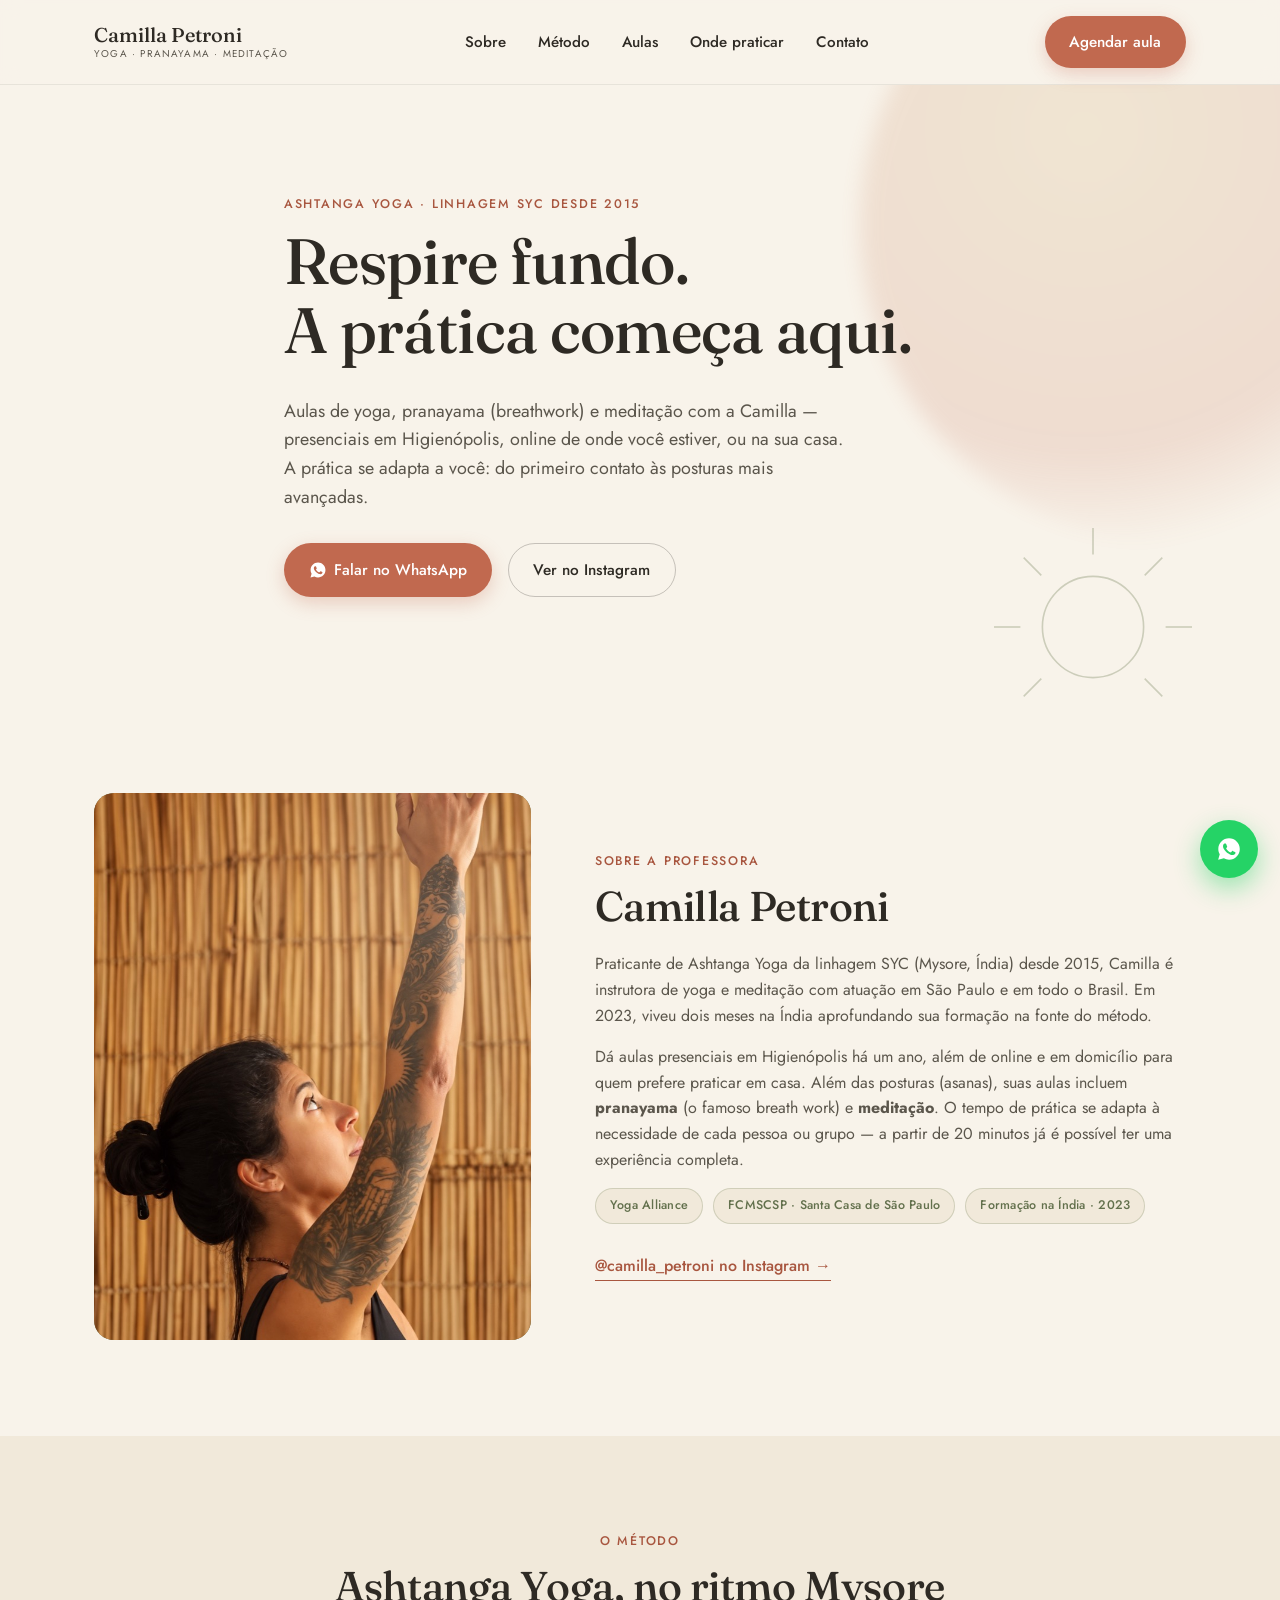
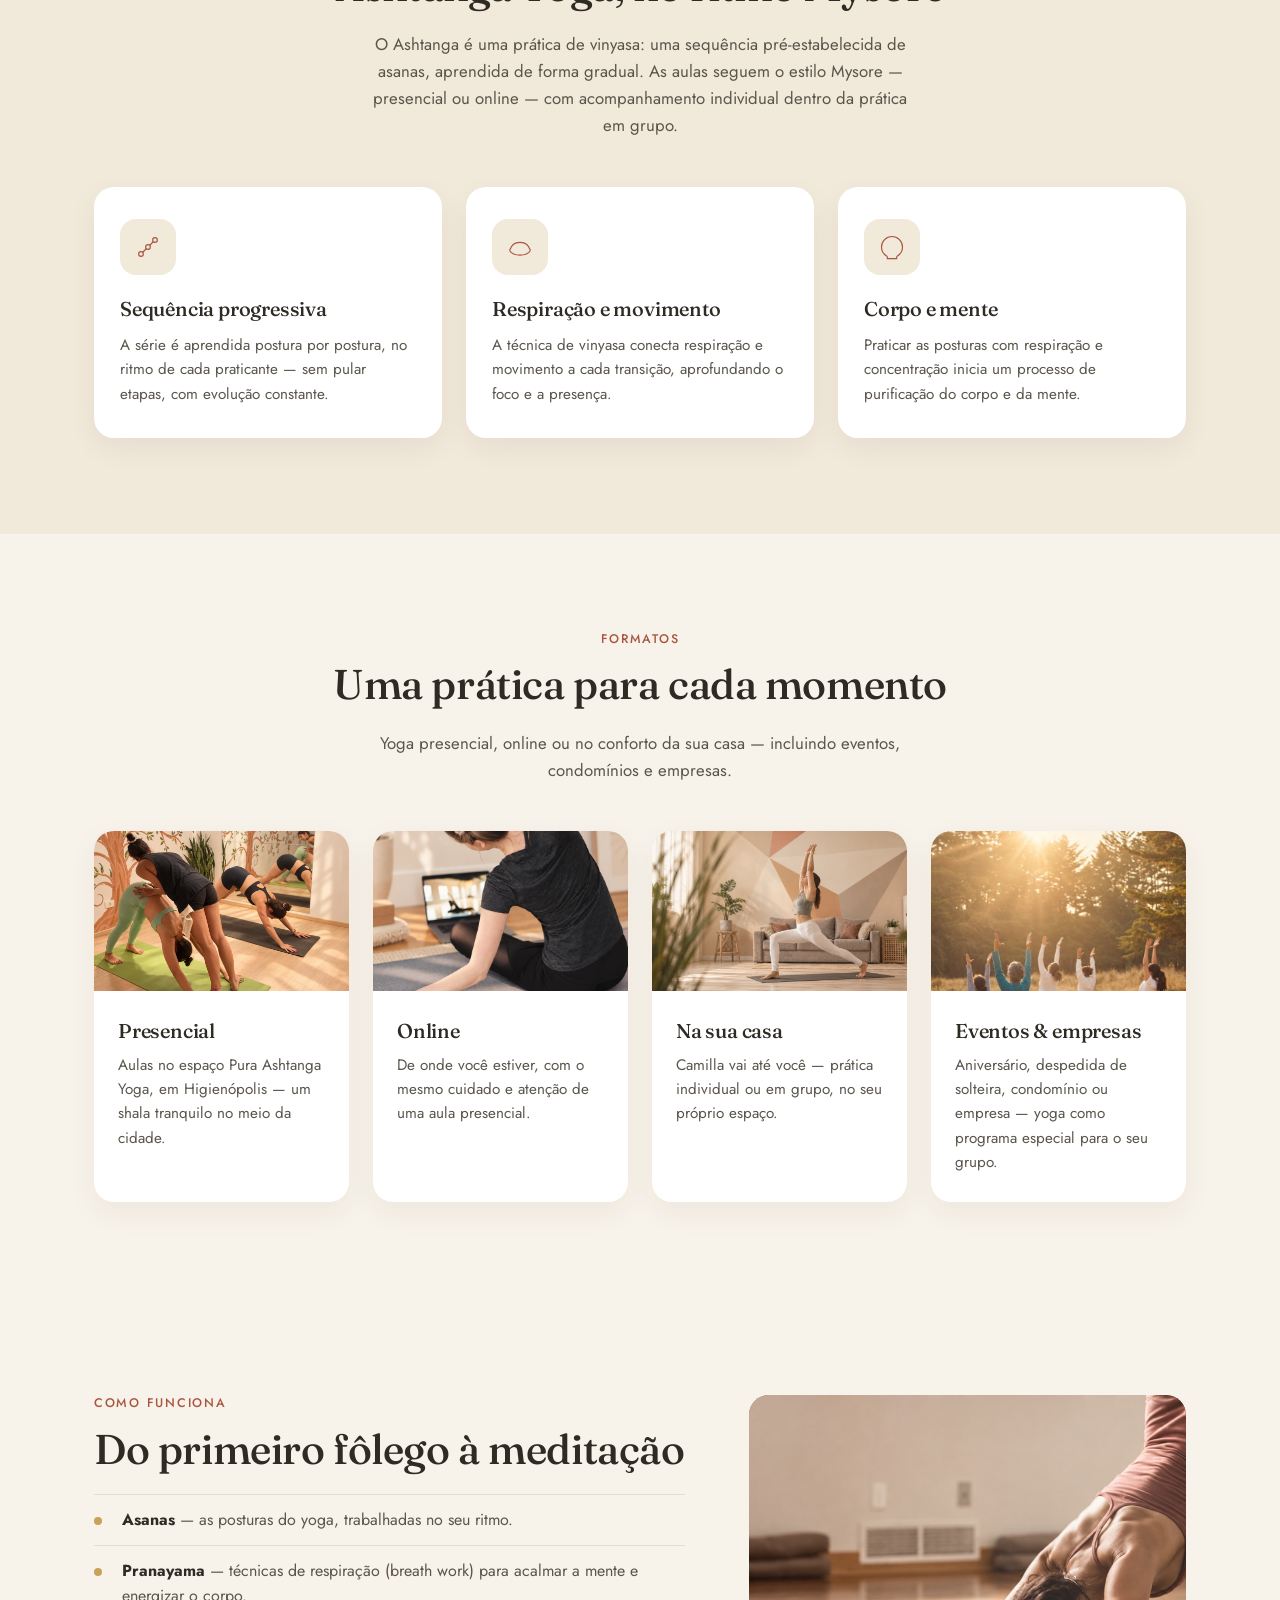
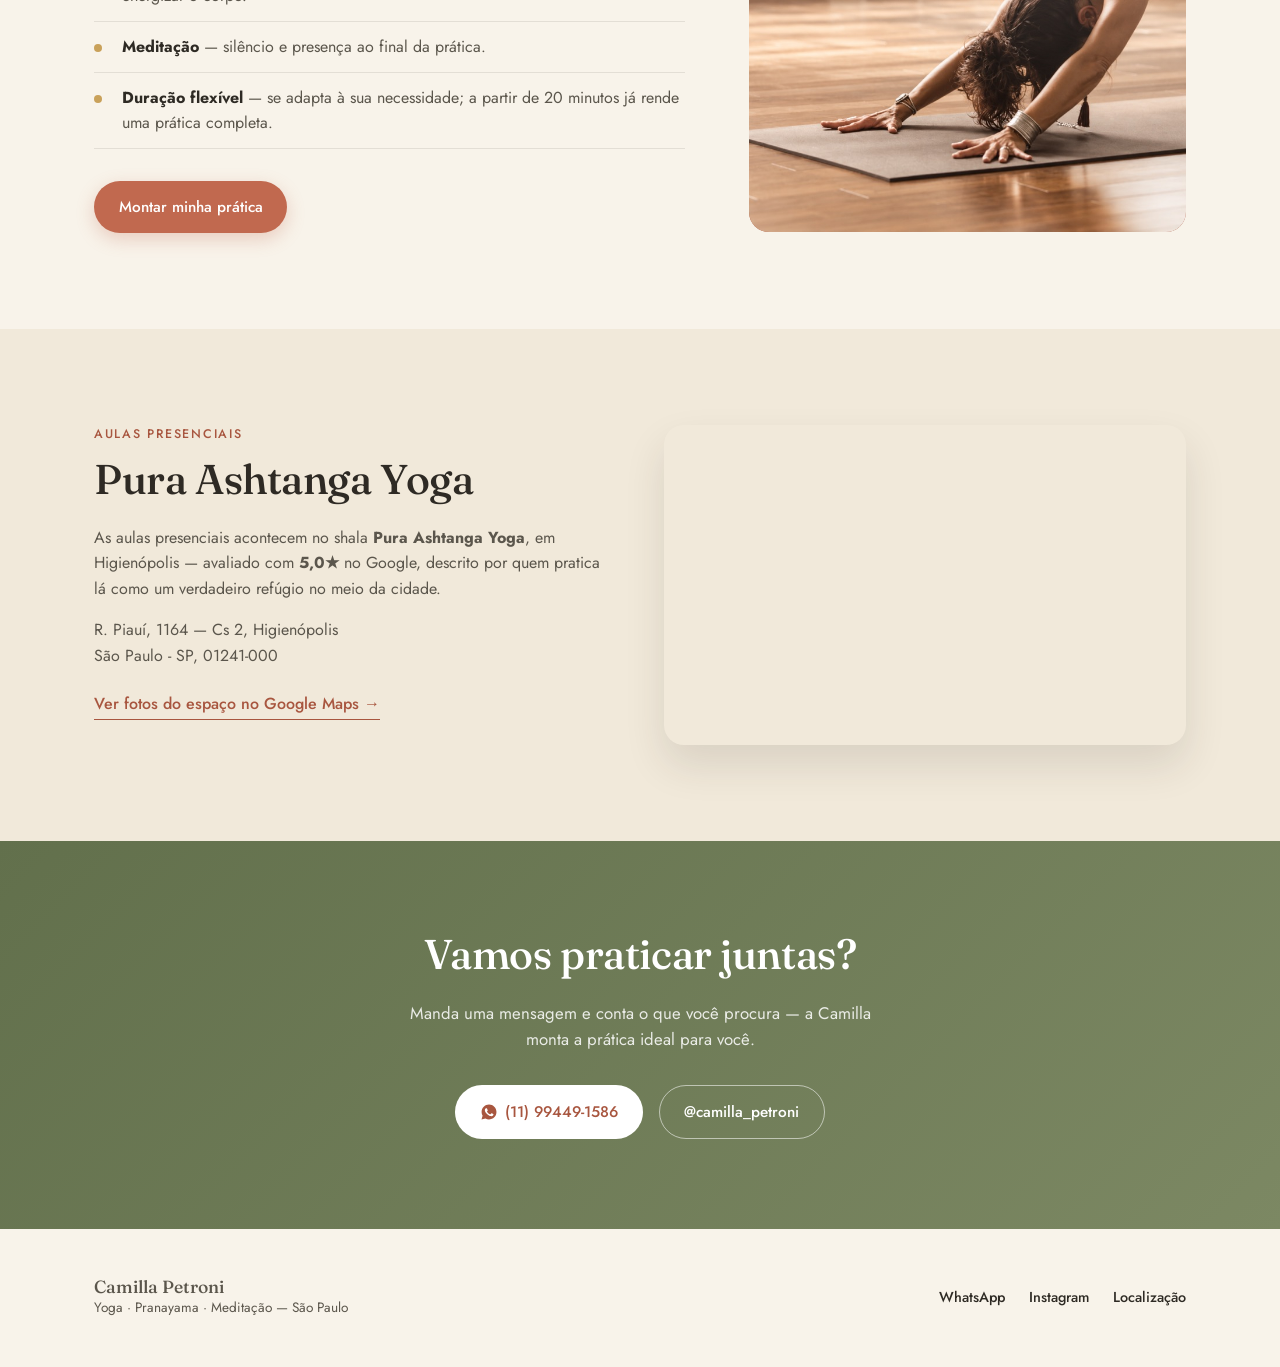
==== index.html @ 9b3a805f "Site da Camilla Petroni - Ashtanga Yoga" ====
<!DOCTYPE html>
<html lang="pt-BR">
<head>
<meta charset="UTF-8">
<meta name="viewport" content="width=device-width, initial-scale=1.0">
<title>Camilla Petroni | Yoga, Pranayama & Meditação em São Paulo</title>
<meta name="description" content="Aulas de Ashtanga Yoga, pranayama e meditação com Camilla Petroni. Presencial em Higienópolis, online ou na sua casa. Eventos, condomínios e empresas.">

<link rel="preconnect" href="https://fonts.googleapis.com">
<link rel="preconnect" href="https://fonts.gstatic.com" crossorigin>
<link href="https://fonts.googleapis.com/css2?family=Fraunces:ital,opsz,wght@0,9..144,400;0,9..144,500;0,9..144,600;1,9..144,500&family=Jost:wght@300;400;500;600&display=swap" rel="stylesheet">

<link rel="stylesheet" href="css/style.css">
<link rel="icon" href="data:image/svg+xml,<svg xmlns=%22http://www.w3.org/2000/svg%22 viewBox=%220 0 100 100%22><text y=%22.9em%22 font-size=%2290%22>🧘‍♀️</text></svg>">
</head>
<body>

<!-- ============ HEADER ============ -->
<header class="site-header" id="header">
  <div class="wrap header-inner">
    <a href="#top" class="logo">Camilla Petroni<span class="logo-sub">yoga · pranayama · meditação</span></a>

    <nav class="nav" id="nav">
      <a href="#sobre">Sobre</a>
      <a href="#metodo">Método</a>
      <a href="#aulas">Aulas</a>
      <a href="#onde">Onde praticar</a>
      <a href="#contato">Contato</a>
    </nav>

    <a class="btn btn-primary btn-nav" href="https://wa.me/5511994491586?text=Oi%20Camilla!%20Vi%20seu%20site%20e%20queria%20saber%20mais%20sobre%20as%20aulas%20de%20yoga%20%F0%9F%A7%98%E2%80%8D%E2%99%80%EF%B8%8F" target="_blank" rel="noopener">Agendar aula</a>

    <button class="nav-toggle" id="navToggle" aria-label="Abrir menu" aria-expanded="false">
      <span></span><span></span><span></span>
    </button>
  </div>
</header>

<!-- ============ HERO ============ -->
<section class="hero" id="top">
  <div class="hero-blob" aria-hidden="true"></div>
  <svg class="hero-sun" viewBox="0 0 200 200" aria-hidden="true">
    <circle cx="100" cy="100" r="46" fill="none" stroke="currentColor" stroke-width="1.5"/>
    <g stroke="currentColor" stroke-width="1.5">
      <line x1="100" y1="10" x2="100" y2="34"/>
      <line x1="100" y1="166" x2="100" y2="190"/>
      <line x1="10" y1="100" x2="34" y2="100"/>
      <line x1="166" y1="100" x2="190" y2="100"/>
      <line x1="37" y1="37" x2="53" y2="53"/>
      <line x1="147" y1="147" x2="163" y2="163"/>
      <line x1="163" y1="37" x2="147" y2="53"/>
      <line x1="53" y1="147" x2="37" y2="163"/>
    </g>
  </svg>

  <div class="wrap hero-inner">
    <p class="eyebrow reveal">Ashtanga Yoga · linhagem SYC desde 2015</p>
    <h1 class="reveal">Respire fundo.<br>A prática começa aqui.</h1>
    <p class="hero-text reveal">
      Aulas de yoga, pranayama (breathwork) e meditação com a Camilla — presenciais em Higienópolis,
      online de onde você estiver, ou na sua casa. A prática se adapta a você: do primeiro contato
      às posturas mais avançadas.
    </p>
    <div class="hero-cta reveal">
      <a class="btn btn-primary" href="https://wa.me/5511994491586?text=Oi%20Camilla!%20Vi%20seu%20site%20e%20queria%20saber%20mais%20sobre%20as%20aulas%20de%20yoga%20%F0%9F%A7%98%E2%80%8D%E2%99%80%EF%B8%8F" target="_blank" rel="noopener">
        <svg viewBox="0 0 24 24" width="18" height="18" fill="currentColor" aria-hidden="true"><path d="M12.04 2C6.58 2 2.13 6.45 2.13 11.91c0 1.75.46 3.45 1.32 4.95L2 22l5.25-1.38a9.9 9.9 0 0 0 4.79 1.22h.01c5.46 0 9.91-4.45 9.91-9.91C21.96 6.45 17.5 2 12.04 2zm5.8 14.16c-.24.68-1.4 1.32-1.93 1.4-.5.08-1.11.11-1.79-.11-.41-.13-.94-.31-1.62-.6-2.85-1.23-4.71-4.1-4.85-4.29-.14-.19-1.16-1.54-1.16-2.94s.72-2.08.98-2.36c.24-.28.55-.34.73-.34.19 0 .37 0 .53.01.17.01.4-.06.62.48.24.58.81 2 .88 2.15.07.15.12.32.02.51-.1.19-.15.31-.29.48-.15.17-.31.38-.44.5-.15.14-.3.3-.13.58.17.28.75 1.24 1.62 2.01 1.11.99 2.05 1.3 2.33 1.45.28.14.44.12.6-.07.17-.19.71-.83.9-1.11.19-.28.38-.23.63-.14.26.1 1.65.78 1.94.92.28.14.47.21.53.33.08.17.08.79-.16 1.45z"/></svg>
        Falar no WhatsApp
      </a>
      <a class="btn btn-ghost" href="https://www.instagram.com/camilla_petroni/" target="_blank" rel="noopener">Ver no Instagram</a>
    </div>
  </div>
</section>

<!-- ============ SOBRE ============ -->
<section class="section" id="sobre">
  <div class="wrap about-grid">
    <div class="about-media reveal" aria-hidden="true">
      <div class="photo-frame">
        <img src="images/camilla-sobre.jpg" alt="Camilla Petroni em prática de Ashtanga Yoga" loading="lazy">
      </div>
    </div>

    <div class="about-text reveal">
      <p class="eyebrow">Sobre a professora</p>
      <h2>Camilla Petroni</h2>
      <p>
        Praticante de Ashtanga Yoga da linhagem SYC (Mysore, Índia) desde 2015, Camilla é
        instrutora de yoga e meditação com atuação em São Paulo e em todo o Brasil. Em 2023,
        viveu dois meses na Índia aprofundando sua formação na fonte do método.
      </p>
      <p>
        Dá aulas presenciais em Higienópolis há um ano, além de online e em domicílio para quem
        prefere praticar em casa. Além das posturas (asanas), suas aulas incluem
        <strong>pranayama</strong> (o famoso breath work) e <strong>meditação</strong>. O tempo de
        prática se adapta à necessidade de cada pessoa ou grupo — a partir de 20 minutos já é
        possível ter uma experiência completa.
      </p>
      <ul class="badge-row">
        <li>Yoga Alliance</li>
        <li>FCMSCSP · Santa Casa de São Paulo</li>
        <li>Formação na Índia · 2023</li>
      </ul>
      <a class="link-underline" href="https://www.instagram.com/camilla_petroni/" target="_blank" rel="noopener">
        @camilla_petroni no Instagram →
      </a>
    </div>
  </div>
</section>

<!-- ============ MÉTODO ============ -->
<section class="section section-alt" id="metodo">
  <div class="wrap">
    <p class="eyebrow center">O método</p>
    <h2 class="center">Ashtanga Yoga, no ritmo Mysore</h2>
    <p class="section-intro center">
      O Ashtanga é uma prática de vinyasa: uma sequência pré-estabelecida de asanas, aprendida de
      forma gradual. As aulas seguem o estilo Mysore — presencial ou online — com acompanhamento
      individual dentro da prática em grupo.
    </p>

    <div class="cards cards-3">
      <article class="card reveal">
        <div class="card-icon">
          <svg viewBox="0 0 48 48" width="28" height="28"><circle cx="12" cy="36" r="4" fill="none" stroke="currentColor" stroke-width="2"/><circle cx="24" cy="24" r="4" fill="none" stroke="currentColor" stroke-width="2"/><circle cx="36" cy="12" r="4" fill="none" stroke="currentColor" stroke-width="2"/><path d="M15 33 21 27M27 21 33 15" stroke="currentColor" stroke-width="2"/></svg>
        </div>
        <h3>Sequência progressiva</h3>
        <p>A série é aprendida postura por postura, no ritmo de cada praticante — sem pular etapas, com evolução constante.</p>
      </article>

      <article class="card reveal">
        <div class="card-icon">
          <svg viewBox="0 0 48 48" width="28" height="28"><path fill="none" stroke="currentColor" stroke-width="2" d="M6 30c4-10 8-14 18-14s14 4 18 14"/><path fill="none" stroke="currentColor" stroke-width="2" d="M6 30c4 6 8 8 18 8s14-2 18-8"/></svg>
        </div>
        <h3>Respiração e movimento</h3>
        <p>A técnica de vinyasa conecta respiração e movimento a cada transição, aprofundando o foco e a presença.</p>
      </article>

      <article class="card reveal">
        <div class="card-icon">
          <svg viewBox="0 0 48 48" width="28" height="28"><path fill="none" stroke="currentColor" stroke-width="2" d="M24 6c-9.94 0-18 8.06-18 18 0 6.5 3.5 12.2 8.7 15.3.8.5 1.3 1.3 1.3 2.2V44h16v-2.5c0-.9.5-1.7 1.3-2.2C38.5 36.2 42 30.5 42 24c0-9.94-8.06-18-18-18z"/></svg>
        </div>
        <h3>Corpo e mente</h3>
        <p>Praticar as posturas com respiração e concentração inicia um processo de purificação do corpo e da mente.</p>
      </article>
    </div>
  </div>
</section>

<!-- ============ AULAS ============ -->
<section class="section" id="aulas">
  <div class="wrap">
    <p class="eyebrow center">Formatos</p>
    <h2 class="center">Uma prática para cada momento</h2>
    <p class="section-intro center">
      Yoga presencial, online ou no conforto da sua casa — incluindo eventos, condomínios e empresas.
    </p>

    <div class="cards cards-photo">
      <article class="card card-photo-card reveal">
        <div class="card-photo">
          <img src="images/stock-presencial.jpg" alt="Turma de yoga presencial em um shala" loading="lazy">
        </div>
        <div class="card-body">
          <h3>Presencial</h3>
          <p>Aulas no espaço Pura Ashtanga Yoga, em Higienópolis — um shala tranquilo no meio da cidade.</p>
        </div>
      </article>

      <article class="card card-photo-card reveal">
        <div class="card-photo">
          <img src="images/stock-online.jpg" alt="Prática de yoga online, em casa" loading="lazy">
        </div>
        <div class="card-body">
          <h3>Online</h3>
          <p>De onde você estiver, com o mesmo cuidado e atenção de uma aula presencial.</p>
        </div>
      </article>

      <article class="card card-photo-card reveal">
        <div class="card-photo">
          <img src="images/stock-domicilio.jpg" alt="Prática de yoga na sala de casa" loading="lazy">
        </div>
        <div class="card-body">
          <h3>Na sua casa</h3>
          <p>Camilla vai até você — prática individual ou em grupo, no seu próprio espaço.</p>
        </div>
      </article>

      <article class="card card-photo-card reveal">
        <div class="card-photo">
          <img src="images/stock-eventos.jpg" alt="Grupo praticando yoga ao ar livre em um evento" loading="lazy">
        </div>
        <div class="card-body">
          <h3>Eventos & empresas</h3>
          <p>Aniversário, despedida de solteira, condomínio ou empresa — yoga como programa especial para o seu grupo.</p>
        </div>
      </article>
    </div>
  </div>
</section>

<!-- ============ PRÁTICA PERSONALIZADA ============ -->
<section class="section">
  <div class="wrap feature-grid">
    <div class="feature-text reveal">
      <p class="eyebrow">Como funciona</p>
      <h2>Do primeiro fôlego à meditação</h2>
      <ul class="feature-list">
        <li><strong>Asanas</strong> — as posturas do yoga, trabalhadas no seu ritmo.</li>
        <li><strong>Pranayama</strong> — técnicas de respiração (breath work) para acalmar a mente e energizar o corpo.</li>
        <li><strong>Meditação</strong> — silêncio e presença ao final da prática.</li>
        <li><strong>Duração flexível</strong> — se adapta à sua necessidade; a partir de 20 minutos já rende uma prática completa.</li>
      </ul>
      <a class="btn btn-primary" href="https://wa.me/5511994491586?text=Oi%20Camilla!%20Quero%20montar%20uma%20pr%C3%A1tica%20sob%20medida%20%F0%9F%99%8F" target="_blank" rel="noopener">Montar minha prática</a>
    </div>
    <div class="feature-media reveal" aria-hidden="true">
      <div class="photo-frame photo-frame-alt">
        <img src="images/stock-pratica.jpg" alt="Prática de yoga, alongamento no tapete" loading="lazy">
      </div>
    </div>
  </div>
</section>

<!-- ============ ONDE PRATICAR ============ -->
<section class="section section-alt" id="onde">
  <div class="wrap onde-grid">
    <div class="onde-text reveal">
      <p class="eyebrow">Aulas presenciais</p>
      <h2>Pura Ashtanga Yoga</h2>
      <p>
        As aulas presenciais acontecem no shala <strong>Pura Ashtanga Yoga</strong>, em Higienópolis —
        avaliado com <strong>5,0★</strong> no Google, descrito por quem pratica lá como um verdadeiro
        refúgio no meio da cidade.
      </p>
      <address>R. Piauí, 1164 — Cs 2, Higienópolis<br>São Paulo - SP, 01241-000</address>
      <a class="link-underline" href="https://maps.app.goo.gl/bXjwR77NvkRYEpow9?g_st=ic" target="_blank" rel="noopener">Ver fotos do espaço no Google Maps →</a>
    </div>
    <div class="onde-map reveal">
      <iframe
        title="Mapa - Pura Ashtanga Yoga, Higienópolis"
        src="https://maps.google.com/maps?q=R.%20Piau%C3%AD%2C%201164%2C%20Higien%C3%B3polis%2C%20S%C3%A3o%20Paulo%20-%20SP%2C%2001241-000&t=&z=15&ie=UTF8&output=embed"
        width="100%" height="100%" style="border:0;" allowfullscreen="" loading="lazy" referrerpolicy="no-referrer-when-downgrade">
      </iframe>
    </div>
  </div>
</section>

<!-- ============ CTA FINAL ============ -->
<section class="cta-band" id="contato">
  <div class="wrap cta-band-inner">
    <h2 class="reveal">Vamos praticar juntas?</h2>
    <p class="reveal">Manda uma mensagem e conta o que você procura — a Camilla monta a prática ideal para você.</p>
    <div class="hero-cta reveal">
      <a class="btn btn-primary btn-light" href="https://wa.me/5511994491586?text=Oi%20Camilla!%20Vi%20seu%20site%20e%20queria%20saber%20mais%20sobre%20as%20aulas%20de%20yoga%20%F0%9F%A7%98%E2%80%8D%E2%99%80%EF%B8%8F" target="_blank" rel="noopener">
        <svg viewBox="0 0 24 24" width="18" height="18" fill="currentColor" aria-hidden="true"><path d="M12.04 2C6.58 2 2.13 6.45 2.13 11.91c0 1.75.46 3.45 1.32 4.95L2 22l5.25-1.38a9.9 9.9 0 0 0 4.79 1.22h.01c5.46 0 9.91-4.45 9.91-9.91C21.96 6.45 17.5 2 12.04 2zm5.8 14.16c-.24.68-1.4 1.32-1.93 1.4-.5.08-1.11.11-1.79-.11-.41-.13-.94-.31-1.62-.6-2.85-1.23-4.71-4.1-4.85-4.29-.14-.19-1.16-1.54-1.16-2.94s.72-2.08.98-2.36c.24-.28.55-.34.73-.34.19 0 .37 0 .53.01.17.01.4-.06.62.48.24.58.81 2 .88 2.15.07.15.12.32.02.51-.1.19-.15.31-.29.48-.15.17-.31.38-.44.5-.15.14-.3.3-.13.58.17.28.75 1.24 1.62 2.01 1.11.99 2.05 1.3 2.33 1.45.28.14.44.12.6-.07.17-.19.71-.83.9-1.11.19-.28.38-.23.63-.14.26.1 1.65.78 1.94.92.28.14.47.21.53.33.08.17.08.79-.16 1.45z"/></svg>
        (11) 99449-1586
      </a>
      <a class="btn btn-ghost btn-ghost-light" href="https://www.instagram.com/camilla_petroni/" target="_blank" rel="noopener">@camilla_petroni</a>
    </div>
  </div>
</section>

<!-- ============ FOOTER ============ -->
<footer class="footer">
  <div class="wrap footer-inner">
    <div>
      <p class="logo footer-logo">Camilla Petroni</p>
      <p class="footer-sub">Yoga · Pranayama · Meditação — São Paulo</p>
    </div>
    <div class="footer-links">
      <a href="https://wa.me/5511994491586" target="_blank" rel="noopener">WhatsApp</a>
      <a href="https://www.instagram.com/camilla_petroni/" target="_blank" rel="noopener">Instagram</a>
      <a href="https://maps.app.goo.gl/bXjwR77NvkRYEpow9?g_st=ic" target="_blank" rel="noopener">Localização</a>
    </div>
  </div>
</footer>

<!-- ============ WHATSAPP FLOAT ============ -->
<a class="whatsapp-float" href="https://wa.me/5511994491586?text=Oi%20Camilla!%20Vi%20seu%20site%20e%20queria%20saber%20mais%20sobre%20as%20aulas%20de%20yoga%20%F0%9F%A7%98%E2%80%8D%E2%99%80%EF%B8%8F" target="_blank" rel="noopener" aria-label="Falar no WhatsApp">
  <svg viewBox="0 0 24 24" width="26" height="26" fill="currentColor" aria-hidden="true"><path d="M12.04 2C6.58 2 2.13 6.45 2.13 11.91c0 1.75.46 3.45 1.32 4.95L2 22l5.25-1.38a9.9 9.9 0 0 0 4.79 1.22h.01c5.46 0 9.91-4.45 9.91-9.91C21.96 6.45 17.5 2 12.04 2zm5.8 14.16c-.24.68-1.4 1.32-1.93 1.4-.5.08-1.11.11-1.79-.11-.41-.13-.94-.31-1.62-.6-2.85-1.23-4.71-4.1-4.85-4.29-.14-.19-1.16-1.54-1.16-2.94s.72-2.08.98-2.36c.24-.28.55-.34.73-.34.19 0 .37 0 .53.01.17.01.4-.06.62.48.24.58.81 2 .88 2.15.07.15.12.32.02.51-.1.19-.15.31-.29.48-.15.17-.31.38-.44.5-.15.14-.3.3-.13.58.17.28.75 1.24 1.62 2.01 1.11.99 2.05 1.3 2.33 1.45.28.14.44.12.6-.07.17-.19.71-.83.9-1.11.19-.28.38-.23.63-.14.26.1 1.65.78 1.94.92.28.14.47.21.53.33.08.17.08.79-.16 1.45z"/></svg>
</a>

<script src="js/script.js"></script>
</body>
</html>
---- css/style.css ----
/* ===== Tokens ===== */
:root{
  --cream: #F8F3EA;
  --cream-2: #F1E9DA;
  --ink: #2E2A24;
  --ink-soft: #5B564C;
  --terracotta: #C1694F;
  --terracotta-dark: #A8563F;
  --sage: #7C8863;
  --sage-dark: #62704C;
  --gold: #C9A15A;
  --white: #FFFFFF;

  --font-display: 'Fraunces', serif;
  --font-body: 'Jost', sans-serif;

  --radius: 20px;
  --container: 1140px;
}

*,*::before,*::after{ box-sizing: border-box; }
html{ scroll-behavior: smooth; }
body{
  margin:0;
  font-family: var(--font-body);
  color: var(--ink);
  background: var(--cream);
  line-height: 1.6;
  -webkit-font-smoothing: antialiased;
}
img{ max-width:100%; display:block; }
a{ color: inherit; text-decoration:none; }
ul{ margin:0; padding:0; list-style:none; }
address{ font-style:normal; }

.wrap{
  max-width: var(--container);
  margin: 0 auto;
  padding: 0 24px;
}

h1,h2,h3{
  font-family: var(--font-display);
  font-weight: 500;
  color: var(--ink);
  margin: 0 0 .5em;
  letter-spacing: -0.01em;
}
h1{ font-size: clamp(2.4rem, 5.5vw, 4rem); line-height: 1.08; font-weight: 500; }
h2{ font-size: clamp(1.9rem, 3.4vw, 2.6rem); line-height: 1.15; }
h3{ font-size: 1.25rem; margin-bottom: .4em; }
p{ margin: 0 0 1em; color: var(--ink-soft); }

.eyebrow{
  font-family: var(--font-body);
  text-transform: uppercase;
  letter-spacing: .14em;
  font-size: .78rem;
  font-weight: 500;
  color: var(--terracotta-dark);
  margin: 0 0 .9em;
}
.eyebrow.center{ text-align:center; }
.center{ text-align:center; margin-left:auto; margin-right:auto; }
.section-intro{ max-width: 560px; font-size: 1.05rem; margin-bottom: 3rem; }

/* ===== Buttons ===== */
.btn{
  display:inline-flex;
  align-items:center;
  gap:.5em;
  padding: .9em 1.6em;
  border-radius: 999px;
  font-family: var(--font-body);
  font-weight: 500;
  font-size: .96rem;
  transition: transform .18s ease, box-shadow .18s ease, background .18s ease;
  white-space: nowrap;
}
.btn-primary{
  background: var(--terracotta);
  color: var(--white);
  box-shadow: 0 6px 18px rgba(193,105,79,.28);
}
.btn-primary:hover{ background: var(--terracotta-dark); transform: translateY(-2px); }
.btn-ghost{
  background: transparent;
  color: var(--ink);
  border: 1.5px solid rgba(46,42,36,.25);
}
.btn-ghost:hover{ border-color: var(--ink); transform: translateY(-2px); }
.btn-light{ background: var(--white); color: var(--terracotta-dark); box-shadow:none; }
.btn-light:hover{ background: var(--cream); }
.btn-ghost-light{ border-color: rgba(255,255,255,.55); color: var(--white); }
.btn-ghost-light:hover{ border-color: var(--white); }
.btn-nav{ display:none; }

.badge-row{
  display:flex;
  flex-wrap: wrap;
  gap: 10px;
  margin: 0 0 1.8em;
}
.badge-row li{
  font-size: .78rem;
  font-weight: 500;
  letter-spacing: .02em;
  color: var(--sage-dark);
  background: var(--cream-2);
  border: 1px solid rgba(124,136,99,.28);
  border-radius: 999px;
  padding: 7px 14px;
}

.link-underline{
  display:inline-block;
  font-weight: 500;
  color: var(--terracotta-dark);
  border-bottom: 1.5px solid currentColor;
  padding-bottom: 2px;
}
.link-underline:hover{ color: var(--terracotta); }

/* ===== Header ===== */
.site-header{
  position: sticky;
  top: 0;
  z-index: 100;
  background: rgba(248,243,234,.86);
  backdrop-filter: blur(10px);
  border-bottom: 1px solid rgba(46,42,36,.08);
}
.header-inner{
  display:flex;
  align-items:center;
  justify-content:space-between;
  padding: 16px 24px;
  gap: 24px;
}
.logo{
  font-family: var(--font-display);
  font-size: 1.25rem;
  font-weight: 500;
  display:flex;
  flex-direction:column;
  line-height:1.1;
}
.logo-sub{
  font-family: var(--font-body);
  font-size: .62rem;
  letter-spacing: .12em;
  text-transform: uppercase;
  color: var(--ink-soft);
  font-weight: 400;
  margin-top: 3px;
}
.nav{
  display:flex;
  gap: 32px;
  font-size: .95rem;
  font-weight: 500;
}
.nav a{ position:relative; padding: 4px 0; }
.nav a::after{
  content:'';
  position:absolute; left:0; bottom:-2px;
  width:0; height:1.5px;
  background: var(--terracotta);
  transition: width .2s ease;
}
.nav a:hover::after{ width:100%; }

.nav-toggle{
  display:none;
  flex-direction:column;
  gap:5px;
  width:32px;
  background:none;
  border:none;
  cursor:pointer;
  padding:6px;
}
.nav-toggle span{
  display:block;
  height:2px;
  background: var(--ink);
  border-radius:2px;
  transition: transform .25s ease, opacity .25s ease;
}

/* ===== Hero ===== */
.hero{
  position: relative;
  overflow: hidden;
  padding: 110px 0 100px;
}
.hero-inner{ position:relative; z-index:2; max-width: 760px; }
.hero-blob{
  position:absolute;
  top: -180px; right: -220px;
  width: 640px; height: 640px;
  background: radial-gradient(circle at 35% 35%, var(--gold) 0%, var(--terracotta) 55%, transparent 72%);
  opacity: .16;
  border-radius: 50%;
  filter: blur(10px);
}
.hero-sun{
  position:absolute;
  bottom: -40px; right: 6%;
  width: 220px; height: 220px;
  color: var(--sage);
  opacity: .35;
}
.hero-text{ font-size: 1.12rem; max-width: 560px; }
.hero-cta{ display:flex; gap: 16px; flex-wrap: wrap; margin-top: 2rem; }

/* ===== Sections ===== */
.section{ padding: 96px 0; }
.section-alt{ background: var(--cream-2); }

.about-grid{
  display:grid;
  grid-template-columns: .85fr 1.15fr;
  gap: 64px;
  align-items:center;
}
.feature-grid{
  display:grid;
  grid-template-columns: 1.15fr .85fr;
  gap: 64px;
  align-items:center;
}
.onde-grid{
  display:grid;
  grid-template-columns: 1fr 1fr;
  gap: 48px;
  align-items:stretch;
}

.photo-frame{
  width: 100%;
  aspect-ratio: 4/5;
  border-radius: var(--radius);
  background: linear-gradient(155deg, var(--sage) 0%, var(--sage-dark) 100%);
  position: relative;
  overflow:hidden;
}
.photo-frame::before{
  content:'';
  position:absolute; inset:0;
  background: radial-gradient(circle at 75% 20%, rgba(255,255,255,.18), transparent 55%);
  pointer-events: none;
  z-index: 1;
}
.photo-frame img{
  position:absolute; inset:0;
  width:100%; height:100%;
  object-fit: cover;
}
.photo-frame-alt{
  background: linear-gradient(155deg, var(--terracotta) 0%, var(--terracotta-dark) 100%);
  aspect-ratio: 1/1;
}
.photo-placeholder{
  position:absolute; inset:0;
  display:flex; flex-direction:column; align-items:center; justify-content:center;
  gap:10px;
  color: rgba(255,255,255,.85);
}
.photo-placeholder span{
  font-size: .8rem;
  letter-spacing: .06em;
  text-transform: uppercase;
  font-weight: 500;
}

.feature-list{ margin-bottom: 2rem; }
.feature-list li{
  padding: 12px 0 12px 28px;
  border-top: 1px solid rgba(46,42,36,.1);
  color: var(--ink-soft);
  position: relative;
}
.feature-list li:last-child{ border-bottom: 1px solid rgba(46,42,36,.1); }
.feature-list li::before{
  content:'';
  position:absolute; left:0; top:22px;
  width:8px; height:8px;
  border-radius:50%;
  background: var(--gold);
}
.feature-list strong{ color: var(--ink); }

.onde-text address{ color: var(--ink-soft); margin-bottom: 1.4em; }
.onde-map{
  border-radius: var(--radius);
  overflow:hidden;
  min-height: 320px;
  box-shadow: 0 20px 40px rgba(46,42,36,.12);
}

/* ===== Cards ===== */
.cards{
  display:grid;
  grid-template-columns: repeat(4, 1fr);
  gap: 24px;
}
.cards-3{ grid-template-columns: repeat(3, 1fr); }
.card{
  background: var(--white);
  border-radius: var(--radius);
  padding: 32px 26px;
  box-shadow: 0 10px 30px rgba(46,42,36,.06);
  transition: transform .2s ease, box-shadow .2s ease;
}
.card:hover{ transform: translateY(-6px); box-shadow: 0 16px 36px rgba(46,42,36,.1); }
.card-icon{
  width: 56px; height: 56px;
  border-radius: 16px;
  background: var(--cream-2);
  color: var(--terracotta-dark);
  display:flex; align-items:center; justify-content:center;
  margin-bottom: 18px;
}
.card p{ font-size: .95rem; margin-bottom:0; }

.card-photo-card{ padding: 0; overflow: hidden; }
.card-photo{
  aspect-ratio: 16/10;
  overflow: hidden;
}
.card-photo img{
  width: 100%; height: 100%;
  object-fit: cover;
  display: block;
  transition: transform .35s ease;
}
.card-photo-card:hover .card-photo img{ transform: scale(1.05); }
.card-body{ padding: 24px 24px 28px; }
.card-body h3{ margin-bottom: .3em; }
.card-body p{ font-size: .95rem; margin-bottom:0; }

/* ===== CTA band ===== */
.cta-band{
  background: linear-gradient(135deg, var(--sage-dark), var(--sage));
  padding: 90px 0;
  text-align:center;
}
.cta-band h2{ color: var(--white); }
.cta-band p{ color: rgba(255,255,255,.85); max-width: 480px; margin-left:auto; margin-right:auto; font-size: 1.05rem; }
.cta-band .hero-cta{ justify-content:center; }

/* ===== Footer ===== */
.footer{ padding: 48px 0; }
.footer-inner{
  display:flex;
  justify-content:space-between;
  align-items:center;
  flex-wrap:wrap;
  gap: 20px;
}
.footer-logo{ font-size: 1.1rem; margin:0; }
.footer-sub{ color: var(--ink-soft); font-size: .85rem; margin:0; }
.footer-links{ display:flex; gap: 24px; font-size: .9rem; font-weight:500; }
.footer-links a:hover{ color: var(--terracotta-dark); }

/* ===== WhatsApp float ===== */
.whatsapp-float{
  position: fixed;
  right: 22px; bottom: 22px;
  width: 58px; height: 58px;
  border-radius: 50%;
  background: #25D366;
  color: var(--white);
  display:flex; align-items:center; justify-content:center;
  box-shadow: 0 10px 26px rgba(37,211,102,.45);
  z-index: 200;
  transition: transform .2s ease;
}
.whatsapp-float:hover{ transform: scale(1.08); }

/* ===== Reveal animation ===== */
.reveal{
  opacity: 0;
  transform: translateY(18px);
  transition: opacity .7s ease, transform .7s ease;
}
.reveal.is-visible{ opacity: 1; transform: translateY(0); }

/* ===== Responsive ===== */
@media (max-width: 960px){
  .about-grid, .feature-grid, .onde-grid{ grid-template-columns: 1fr; }
  .about-media{ order: -1; width: 100%; max-width: 240px; margin: 0 auto; }
  .feature-media{ width: 100%; max-width: 240px; margin: 0 auto; }
  .cards{ grid-template-columns: 1fr 1fr; }
  .cards-3{ grid-template-columns: repeat(3, 1fr); gap: 12px; }
  .onde-map{ min-height: 280px; }
}

@media (max-width: 720px){
  .nav{
    position:absolute;
    top: 100%; left:0; right:0;
    background: var(--cream);
    flex-direction:column;
    gap:0;
    padding: 8px 24px 20px;
    border-bottom: 1px solid rgba(46,42,36,.08);
    display:none;
  }
  .nav.is-open{ display:flex; }
  .nav a{ padding: 12px 0; border-top: 1px solid rgba(46,42,36,.08); }
  .nav-toggle{ display:flex; }
  .btn-nav{ display:none !important; }
  .hero{ padding: 80px 0 64px; }
  .hero-sun{ opacity:.22; }
  .section{ padding: 64px 0; }
  .cards{ grid-template-columns: 1fr; }
  .cards-3{
    grid-template-columns: repeat(3, 1fr);
    gap: 10px;
  }
  .cards-3 .card{
    aspect-ratio: 1;
    padding: 14px 10px;
    display:flex;
    flex-direction:column;
    align-items:center;
    justify-content:center;
    text-align:center;
  }
  .cards-3 .card-icon{ width: 36px; height: 36px; margin-bottom: 10px; }
  .cards-3 .card h3{ font-size: .82rem; margin-bottom: 0; line-height: 1.25; }
  .cards-3 .card p{ display: none; }
  .footer-inner{ flex-direction:column; align-items:flex-start; }
}

@media (min-width: 721px){
  .header-inner .btn-nav{ display:inline-flex; }
}
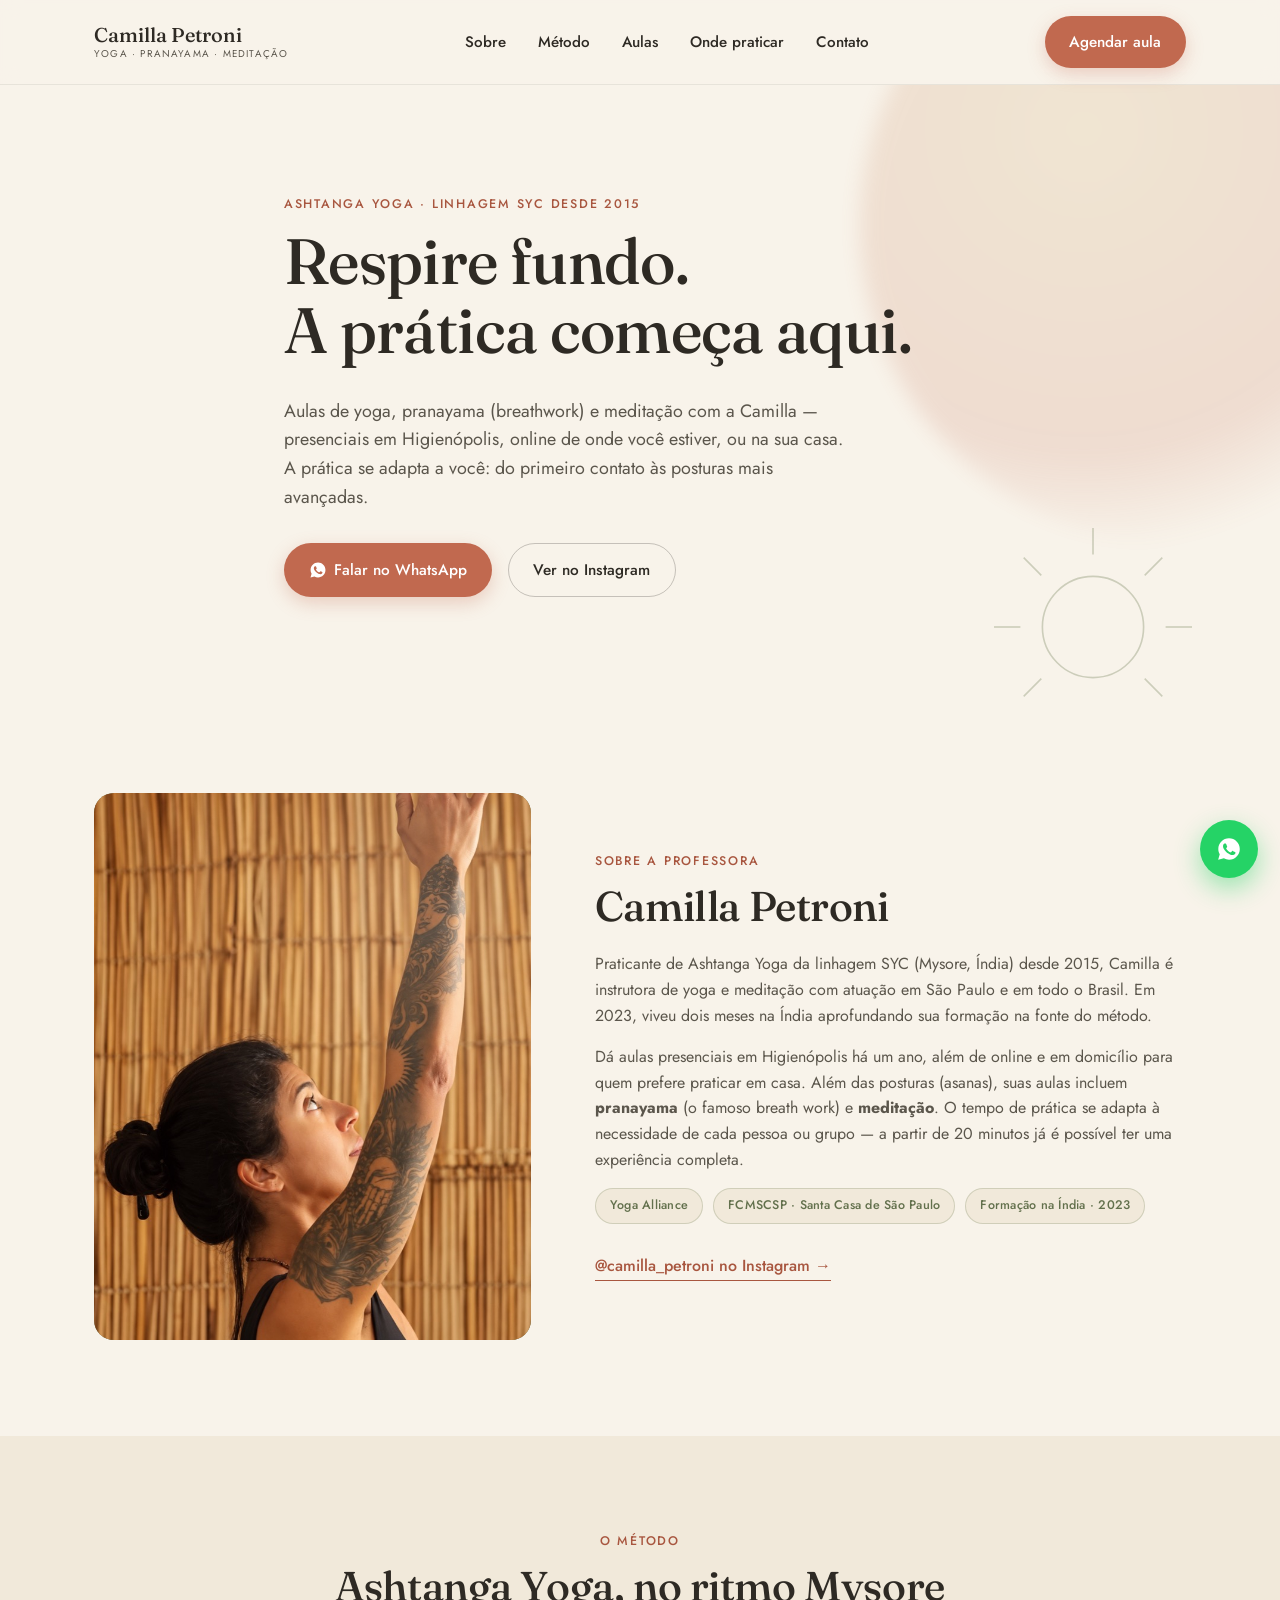
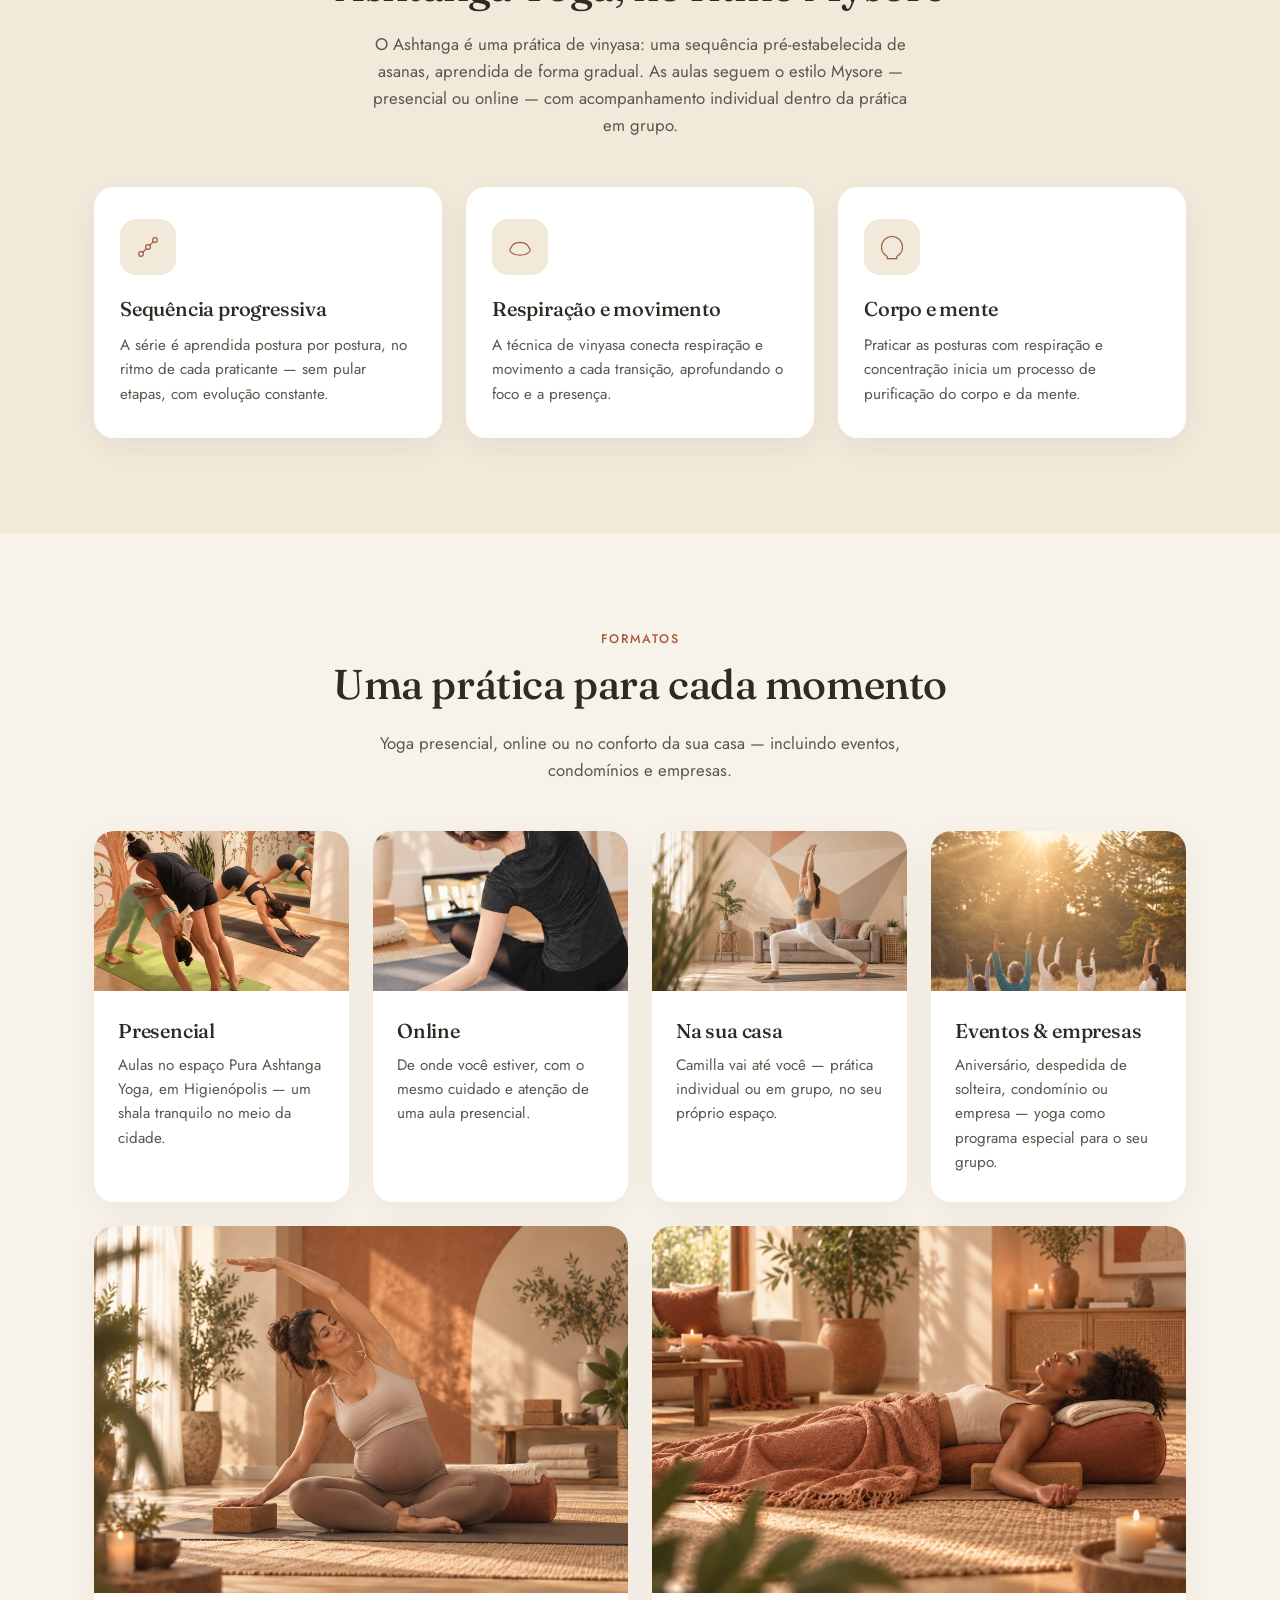
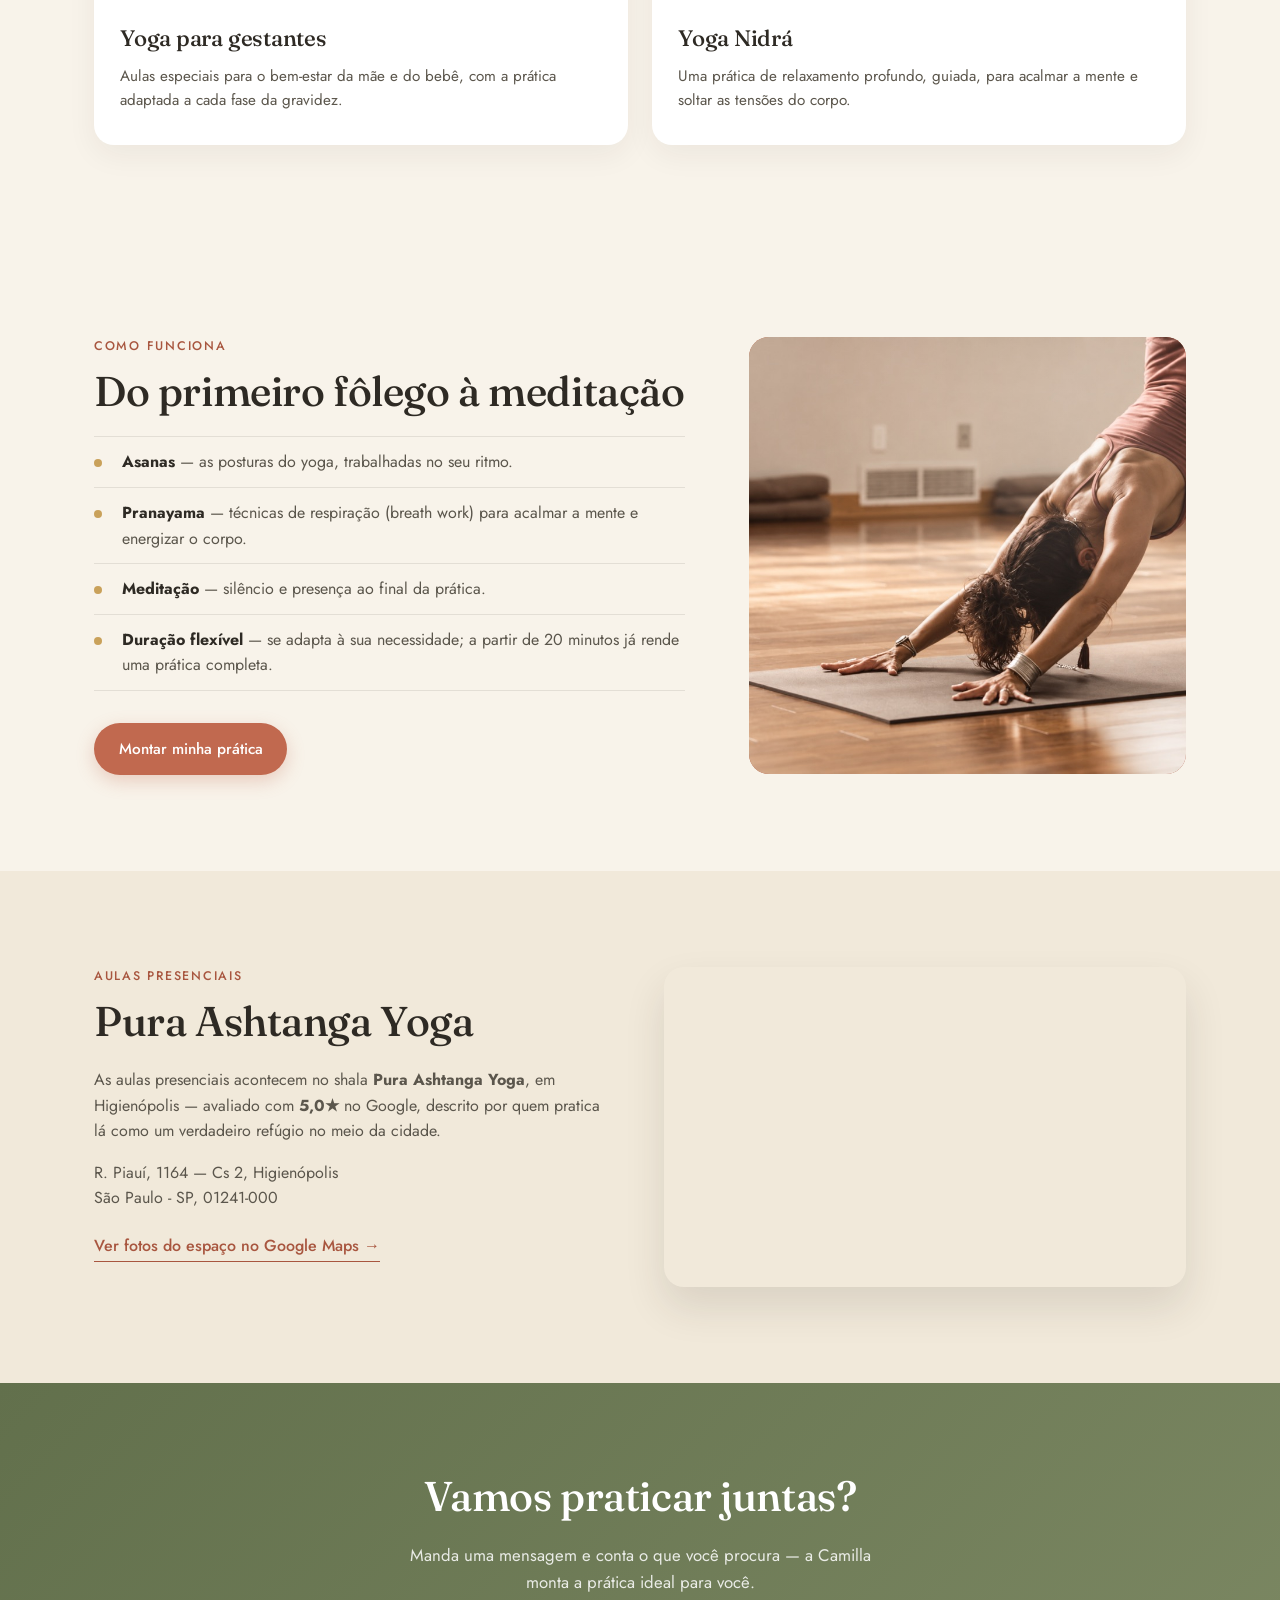
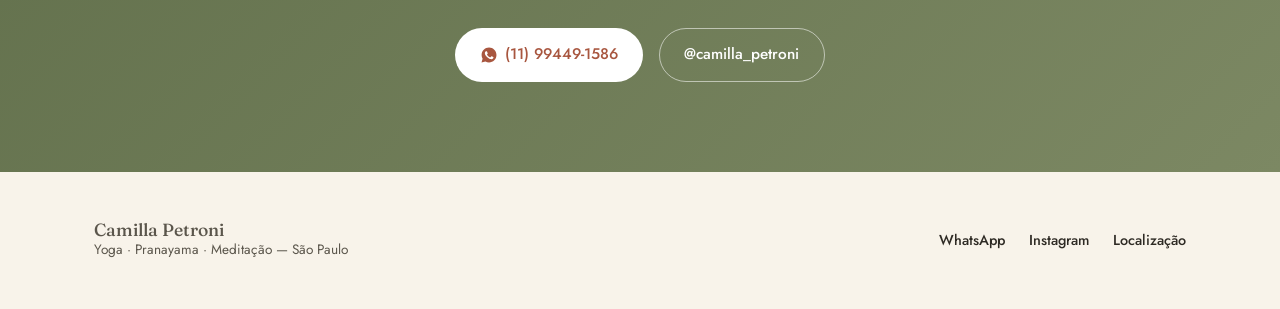
==== commit bc90c0ea: "Adiciona cards de Yoga para Gestantes e Yoga Nidra" ====
--- a/index.html
+++ b/index.html
@@ -196,6 +196,28 @@
         </div>
       </article>
     </div>
+
+    <div class="cards cards-photo cards-2">
+      <article class="card card-photo-card card-photo-card-lg reveal">
+        <div class="card-photo">
+          <img src="images/stock-gestantes.jpg" alt="Yoga para gestantes" loading="lazy">
+        </div>
+        <div class="card-body">
+          <h3>Yoga para gestantes</h3>
+          <p>Aulas especiais para o bem-estar da mãe e do bebê, com a prática adaptada a cada fase da gravidez.</p>
+        </div>
+      </article>
+
+      <article class="card card-photo-card card-photo-card-lg reveal">
+        <div class="card-photo">
+          <img src="images/stock-nidra.jpg" alt="Yoga Nidrá, relaxamento profundo" loading="lazy">
+        </div>
+        <div class="card-body">
+          <h3>Yoga Nidrá</h3>
+          <p>Uma prática de relaxamento profundo, guiada, para acalmar a mente e soltar as tensões do corpo.</p>
+        </div>
+      </article>
+    </div>
   </div>
 </section>
 
--- a/css/style.css
+++ b/css/style.css
@@ -329,6 +329,14 @@
   aspect-ratio: 16/10;
   overflow: hidden;
 }
+.cards-2{
+  grid-template-columns: repeat(2, 1fr);
+  margin-top: 24px;
+}
+.card-photo-card-lg .card-photo{ aspect-ratio: 16/11; }
+.card-photo-card-lg .card-body{ padding: 28px 26px 32px; }
+.card-photo-card-lg h3{ font-size: 1.4rem; }
+.card-photo-card-lg p{ font-size: 1rem; }
 .card-photo img{
   width: 100%; height: 100%;
   object-fit: cover;
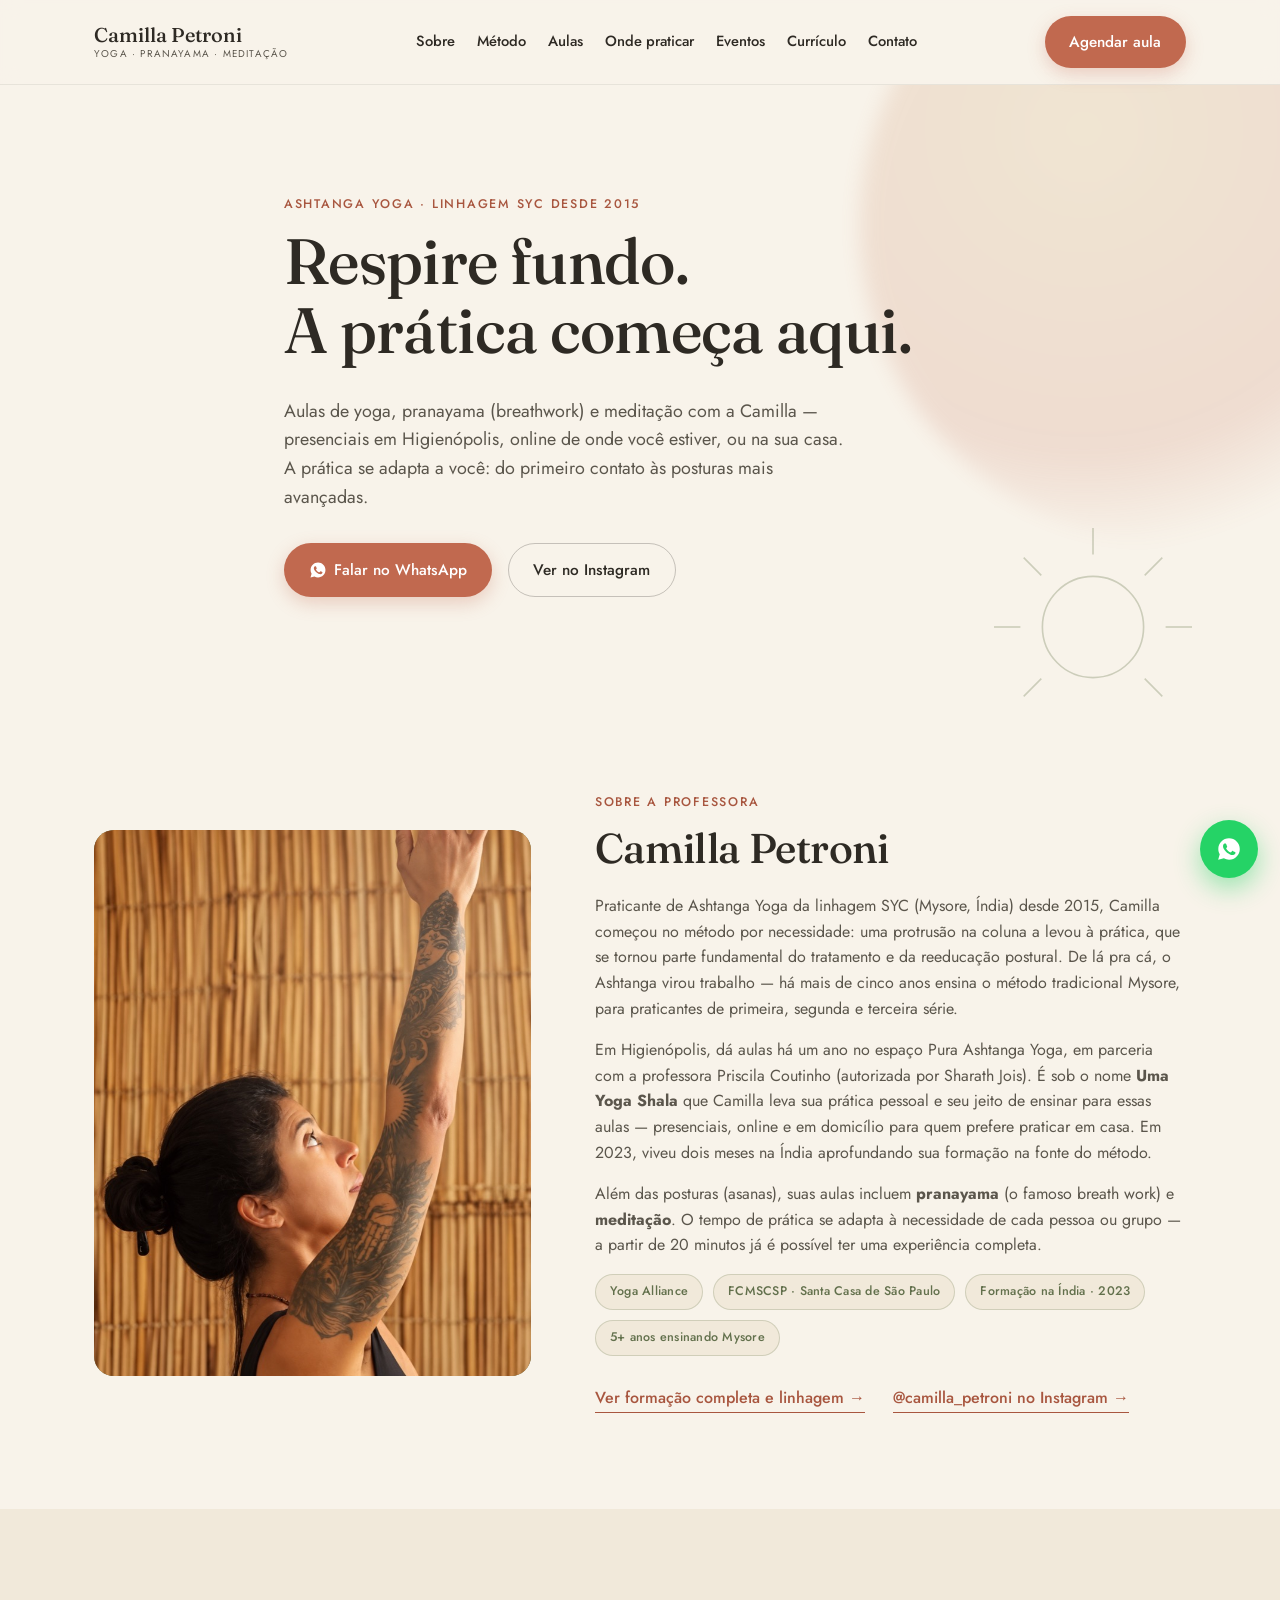
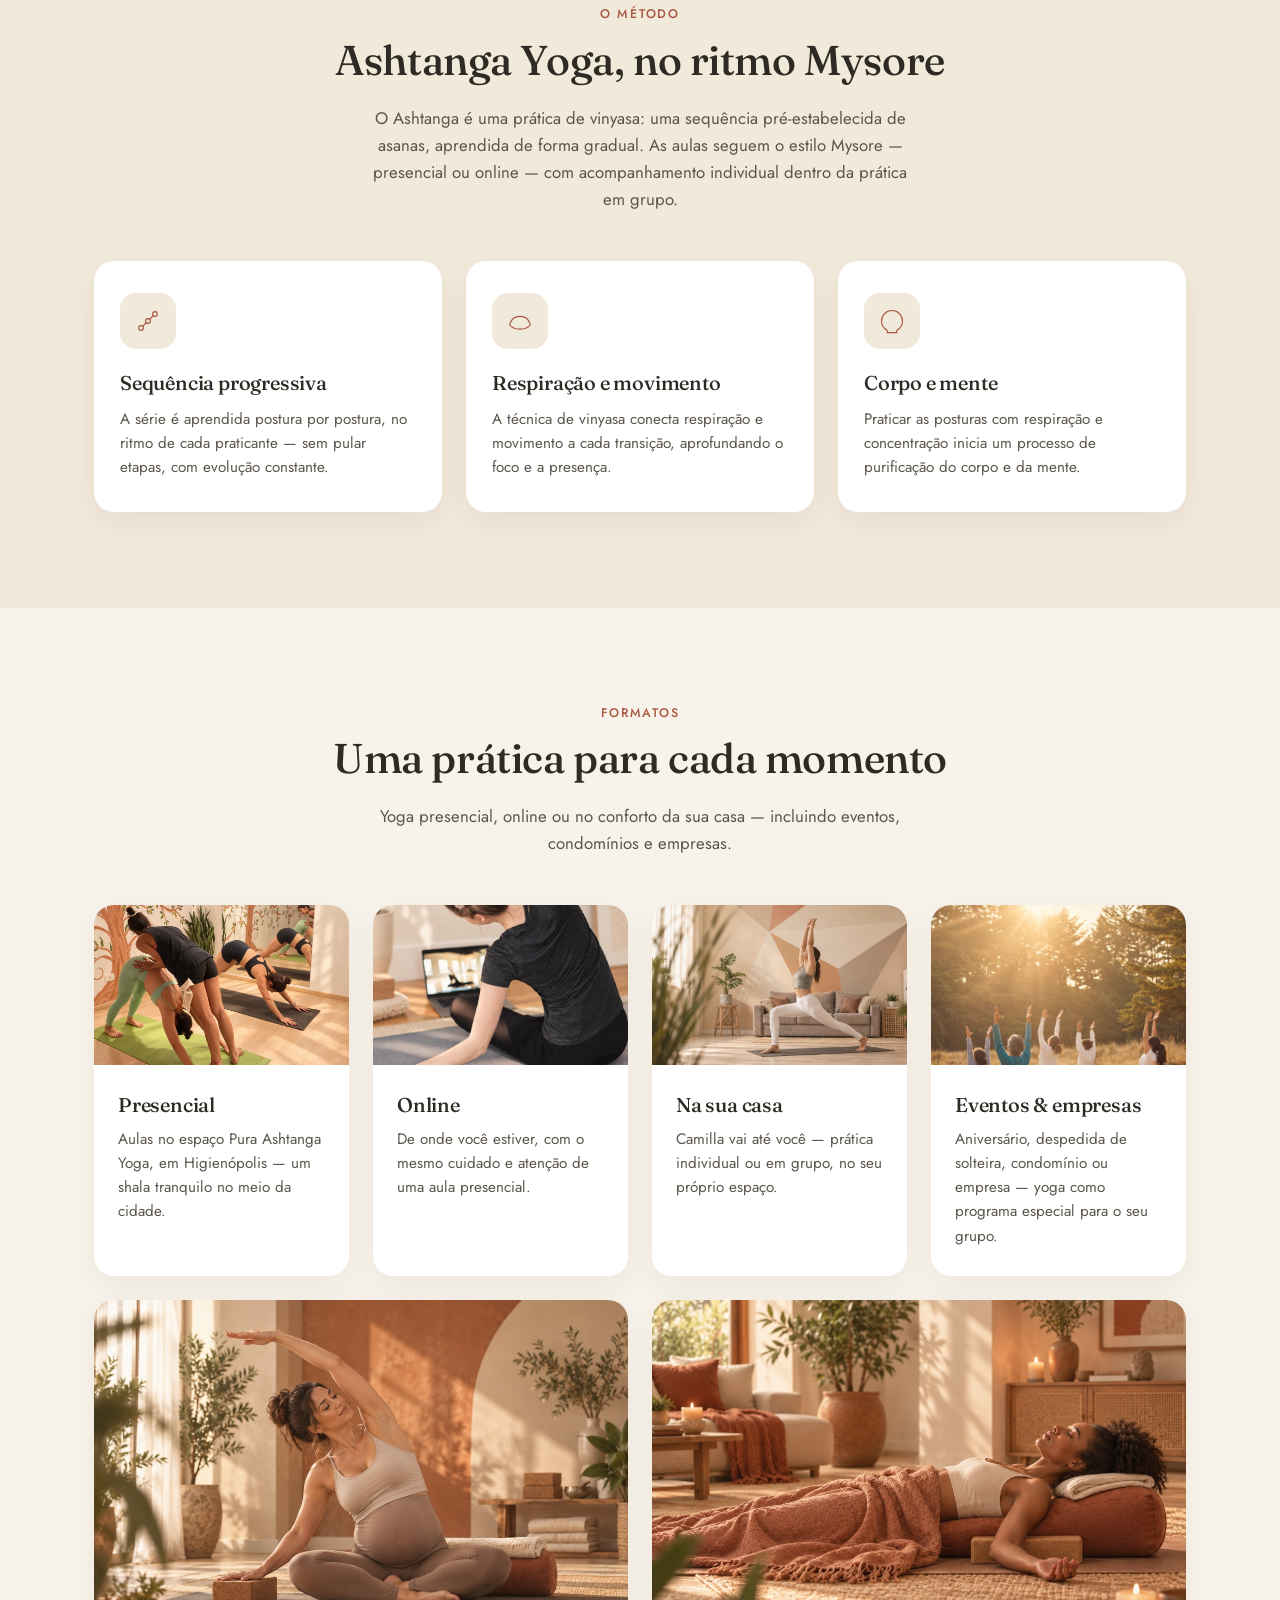
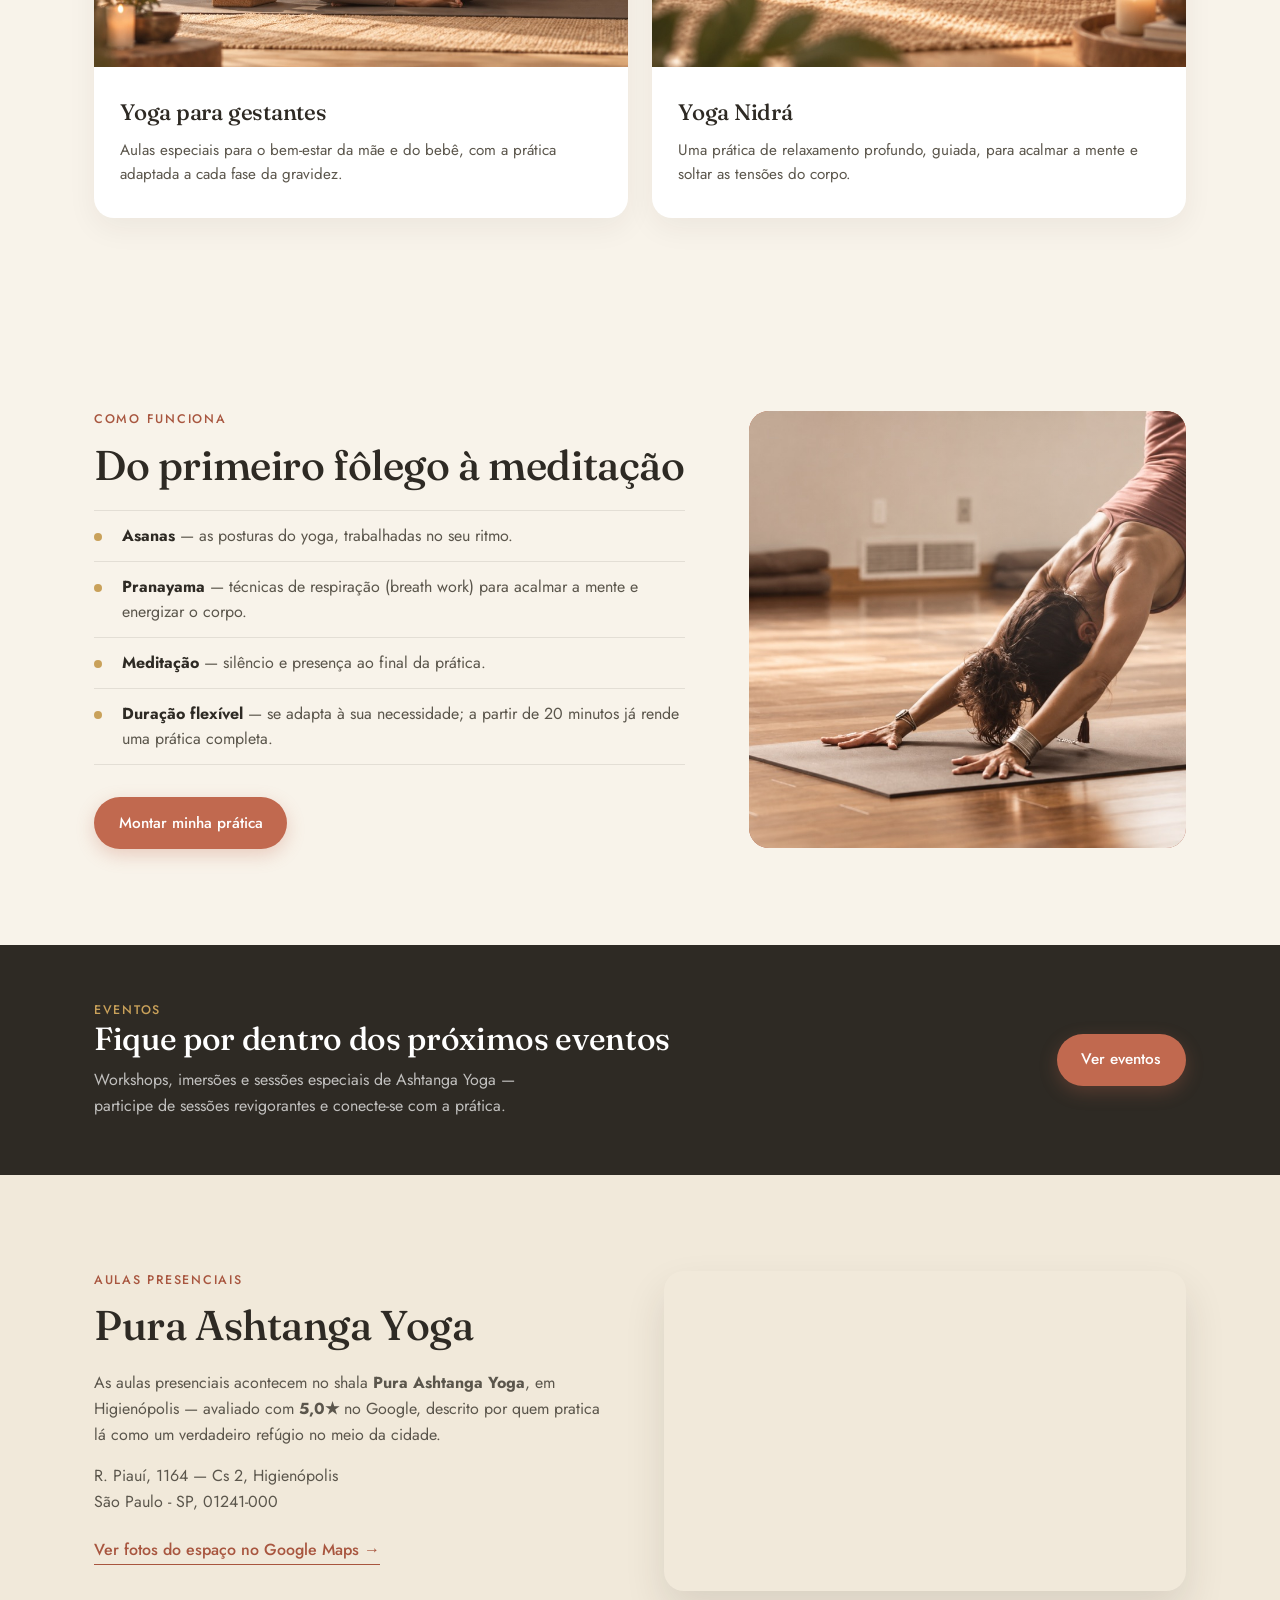
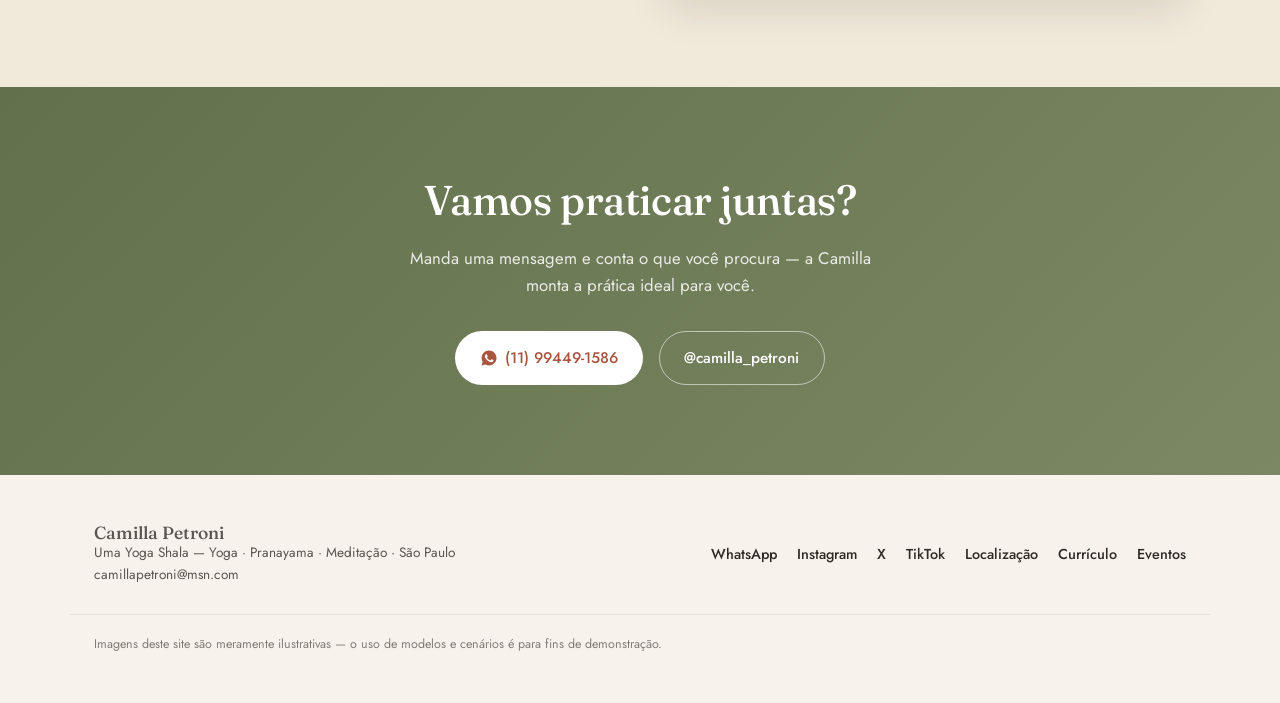
==== commit e28da7d5: "Adiciona historia pessoal, currículo/linhagem, pagina de eventos e reconcilia Uma Yoga Shala com Hig" ====
--- a/index.html
+++ b/index.html
@@ -25,6 +25,8 @@
       <a href="#metodo">Método</a>
       <a href="#aulas">Aulas</a>
       <a href="#onde">Onde praticar</a>
+      <a href="eventos.html">Eventos</a>
+      <a href="curriculo.html">Currículo</a>
       <a href="#contato">Contato</a>
     </nav>
 
@@ -84,25 +86,34 @@
       <p class="eyebrow">Sobre a professora</p>
       <h2>Camilla Petroni</h2>
       <p>
-        Praticante de Ashtanga Yoga da linhagem SYC (Mysore, Índia) desde 2015, Camilla é
-        instrutora de yoga e meditação com atuação em São Paulo e em todo o Brasil. Em 2023,
-        viveu dois meses na Índia aprofundando sua formação na fonte do método.
+        Praticante de Ashtanga Yoga da linhagem SYC (Mysore, Índia) desde 2015, Camilla começou
+        no método por necessidade: uma protrusão na coluna a levou à prática, que se tornou parte
+        fundamental do tratamento e da reeducação postural. De lá pra cá, o Ashtanga virou
+        trabalho — há mais de cinco anos ensina o método tradicional Mysore, para praticantes de
+        primeira, segunda e terceira série.
       </p>
       <p>
-        Dá aulas presenciais em Higienópolis há um ano, além de online e em domicílio para quem
-        prefere praticar em casa. Além das posturas (asanas), suas aulas incluem
-        <strong>pranayama</strong> (o famoso breath work) e <strong>meditação</strong>. O tempo de
-        prática se adapta à necessidade de cada pessoa ou grupo — a partir de 20 minutos já é
-        possível ter uma experiência completa.
+        Em Higienópolis, dá aulas há um ano no espaço Pura Ashtanga Yoga, em parceria com a
+        professora Priscila Coutinho (autorizada por Sharath Jois). É sob o nome
+        <strong>Uma Yoga Shala</strong> que Camilla leva sua prática pessoal e seu jeito de
+        ensinar para essas aulas — presenciais, online e em domicílio para quem prefere praticar
+        em casa. Em 2023, viveu dois meses na Índia aprofundando sua formação na fonte do método.
+      </p>
+      <p>
+        Além das posturas (asanas), suas aulas incluem <strong>pranayama</strong> (o famoso
+        breath work) e <strong>meditação</strong>. O tempo de prática se adapta à necessidade de
+        cada pessoa ou grupo — a partir de 20 minutos já é possível ter uma experiência completa.
       </p>
       <ul class="badge-row">
         <li>Yoga Alliance</li>
         <li>FCMSCSP · Santa Casa de São Paulo</li>
         <li>Formação na Índia · 2023</li>
+        <li>5+ anos ensinando Mysore</li>
       </ul>
-      <a class="link-underline" href="https://www.instagram.com/camilla_petroni/" target="_blank" rel="noopener">
-        @camilla_petroni no Instagram →
-      </a>
+      <div class="link-row">
+        <a class="link-underline" href="curriculo.html">Ver formação completa e linhagem →</a>
+        <a class="link-underline" href="https://www.instagram.com/camilla_petroni/" target="_blank" rel="noopener">@camilla_petroni no Instagram →</a>
+      </div>
     </div>
   </div>
 </section>
@@ -243,6 +254,18 @@
   </div>
 </section>
 
+<!-- ============ EVENTOS TEASER ============ -->
+<section class="events-teaser">
+  <div class="wrap events-teaser-inner reveal">
+    <div>
+      <p class="eyebrow">Eventos</p>
+      <h2>Fique por dentro dos próximos eventos</h2>
+      <p>Workshops, imersões e sessões especiais de Ashtanga Yoga — participe de sessões revigorantes e conecte-se com a prática.</p>
+    </div>
+    <a class="btn btn-primary" href="eventos.html">Ver eventos</a>
+  </div>
+</section>
+
 <!-- ============ ONDE PRATICAR ============ -->
 <section class="section section-alt" id="onde">
   <div class="wrap onde-grid">
@@ -287,13 +310,21 @@
   <div class="wrap footer-inner">
     <div>
       <p class="logo footer-logo">Camilla Petroni</p>
-      <p class="footer-sub">Yoga · Pranayama · Meditação — São Paulo</p>
+      <p class="footer-sub">Uma Yoga Shala — Yoga · Pranayama · Meditação · São Paulo</p>
+      <p class="footer-sub"><a href="mailto:camillapetroni@msn.com">camillapetroni@msn.com</a></p>
     </div>
     <div class="footer-links">
       <a href="https://wa.me/5511994491586" target="_blank" rel="noopener">WhatsApp</a>
       <a href="https://www.instagram.com/camilla_petroni/" target="_blank" rel="noopener">Instagram</a>
+      <a href="https://www.instagram.com/camilla_petroni/" target="_blank" rel="noopener" title="Em breve: X">X</a>
+      <a href="https://www.instagram.com/camilla_petroni/" target="_blank" rel="noopener" title="Em breve: TikTok">TikTok</a>
       <a href="https://maps.app.goo.gl/bXjwR77NvkRYEpow9?g_st=ic" target="_blank" rel="noopener">Localização</a>
-    </div>
+      <a href="curriculo.html">Currículo</a>
+      <a href="eventos.html">Eventos</a>
+    </div>
+  </div>
+  <div class="wrap footer-disclaimer">
+    <p>Imagens deste site são meramente ilustrativas — o uso de modelos e cenários é para fins de demonstração.</p>
   </div>
 </footer>
 
--- a/css/style.css
+++ b/css/style.css
@@ -112,6 +112,12 @@
   padding: 7px 14px;
 }
 
+.link-row{
+  display:flex;
+  flex-wrap: wrap;
+  gap: 12px 28px;
+}
+
 .link-underline{
   display:inline-block;
   font-weight: 500;
@@ -156,9 +162,10 @@
 }
 .nav{
   display:flex;
-  gap: 32px;
-  font-size: .95rem;
-  font-weight: 500;
+  gap: 22px;
+  font-size: .92rem;
+  font-weight: 500;
+  white-space: nowrap;
 }
 .nav a{ position:relative; padding: 4px 0; }
 .nav a::after{
@@ -169,6 +176,8 @@
   transition: width .2s ease;
 }
 .nav a:hover::after{ width:100%; }
+.nav a.is-active{ color: var(--terracotta-dark); }
+.nav a.is-active::after{ width:100%; }
 
 .nav-toggle{
   display:none;
@@ -299,6 +308,82 @@
   box-shadow: 0 20px 40px rgba(46,42,36,.12);
 }
 
+/* ===== Page hero (subpages) ===== */
+.page-hero{
+  padding: 72px 0 32px;
+  border-bottom: 1px solid rgba(46,42,36,.08);
+}
+.page-hero h1{ font-size: clamp(2rem, 4vw, 2.8rem); }
+.page-hero .hero-text{ max-width: 640px; }
+
+/* ===== Timeline (currículo) ===== */
+.timeline{
+  display: flex;
+  flex-direction: column;
+  gap: 0;
+}
+.timeline-item{
+  display: grid;
+  grid-template-columns: 140px 1fr;
+  gap: 32px;
+  padding: 32px 0;
+  border-top: 1px solid rgba(46,42,36,.1);
+}
+.timeline-item:last-child{ border-bottom: 1px solid rgba(46,42,36,.1); }
+.timeline-year{
+  font-family: var(--font-display);
+  font-size: 1.1rem;
+  color: var(--terracotta-dark);
+  font-weight: 500;
+}
+.timeline-body h3{ margin-bottom: .3em; }
+.timeline-tags{
+  font-size: .78rem;
+  color: var(--sage-dark);
+  margin-bottom: .8em;
+  letter-spacing: .01em;
+}
+.timeline-body p:last-child{ margin-bottom: 0; font-size: .98rem; }
+
+.cta-inline{
+  margin-top: 56px;
+  padding: 40px;
+  background: var(--cream-2);
+  border-radius: var(--radius);
+  text-align: center;
+}
+.cta-inline p{ font-size: 1.1rem; color: var(--ink); margin-bottom: 1.3em; }
+.cta-inline .btn{ margin: 0 8px; }
+
+/* ===== Empty state (eventos) ===== */
+.empty-state{
+  max-width: 520px;
+  margin: 0 auto;
+  text-align: center;
+  padding: 48px 32px;
+  background: var(--cream-2);
+  border-radius: var(--radius);
+  color: var(--terracotta-dark);
+}
+.empty-state h2{ font-size: 1.5rem; margin: .5em 0 .4em; }
+.empty-state p{ margin-bottom: 1.6em; }
+
+/* ===== Events teaser ===== */
+.events-teaser{
+  background: var(--ink);
+  padding: 56px 0;
+}
+.events-teaser-inner{
+  display:flex;
+  align-items:center;
+  justify-content:space-between;
+  gap: 32px;
+  flex-wrap: wrap;
+}
+.events-teaser-inner .eyebrow{ color: var(--gold); }
+.events-teaser-inner h2{ color: var(--white); font-size: clamp(1.5rem, 2.6vw, 2rem); margin-bottom: .3em; }
+.events-teaser-inner p{ color: rgba(255,255,255,.7); margin:0; max-width: 480px; }
+
 /* ===== Cards ===== */
 .cards{
   display:grid;
@@ -369,8 +454,21 @@
 }
 .footer-logo{ font-size: 1.1rem; margin:0; }
 .footer-sub{ color: var(--ink-soft); font-size: .85rem; margin:0; }
-.footer-links{ display:flex; gap: 24px; font-size: .9rem; font-weight:500; }
+.footer-links{ display:flex; flex-wrap: wrap; gap: 20px; font-size: .9rem; font-weight:500; }
 .footer-links a:hover{ color: var(--terracotta-dark); }
+.footer-sub a{ color: inherit; }
+.footer-sub a:hover{ color: var(--terracotta-dark); }
+.footer-disclaimer{
+  margin-top: 28px;
+  padding-top: 20px;
+  border-top: 1px solid rgba(46,42,36,.08);
+}
+.footer-disclaimer p{
+  font-size: .78rem;
+  color: var(--ink-soft);
+  opacity: .75;
+  margin: 0;
+}
 
 /* ===== WhatsApp float ===== */
 .whatsapp-float{
@@ -405,7 +503,7 @@
   .onde-map{ min-height: 280px; }
 }
 
-@media (max-width: 720px){
+@media (max-width: 880px){
   .nav{
     position:absolute;
     top: 100%; left:0; right:0;
@@ -424,6 +522,10 @@
   .hero-sun{ opacity:.22; }
   .section{ padding: 64px 0; }
   .cards{ grid-template-columns: 1fr; }
+  .timeline-item{ grid-template-columns: 1fr; gap: 6px; }
+  .events-teaser-inner{ flex-direction: column; align-items: flex-start; }
+  .cta-inline{ padding: 32px 20px; }
+  .cta-inline .btn{ margin: 6px; }
   .cards-3{
     grid-template-columns: repeat(3, 1fr);
     gap: 10px;
@@ -443,6 +545,6 @@
   .footer-inner{ flex-direction:column; align-items:flex-start; }
 }
 
-@media (min-width: 721px){
+@media (min-width: 881px){
   .header-inner .btn-nav{ display:inline-flex; }
 }
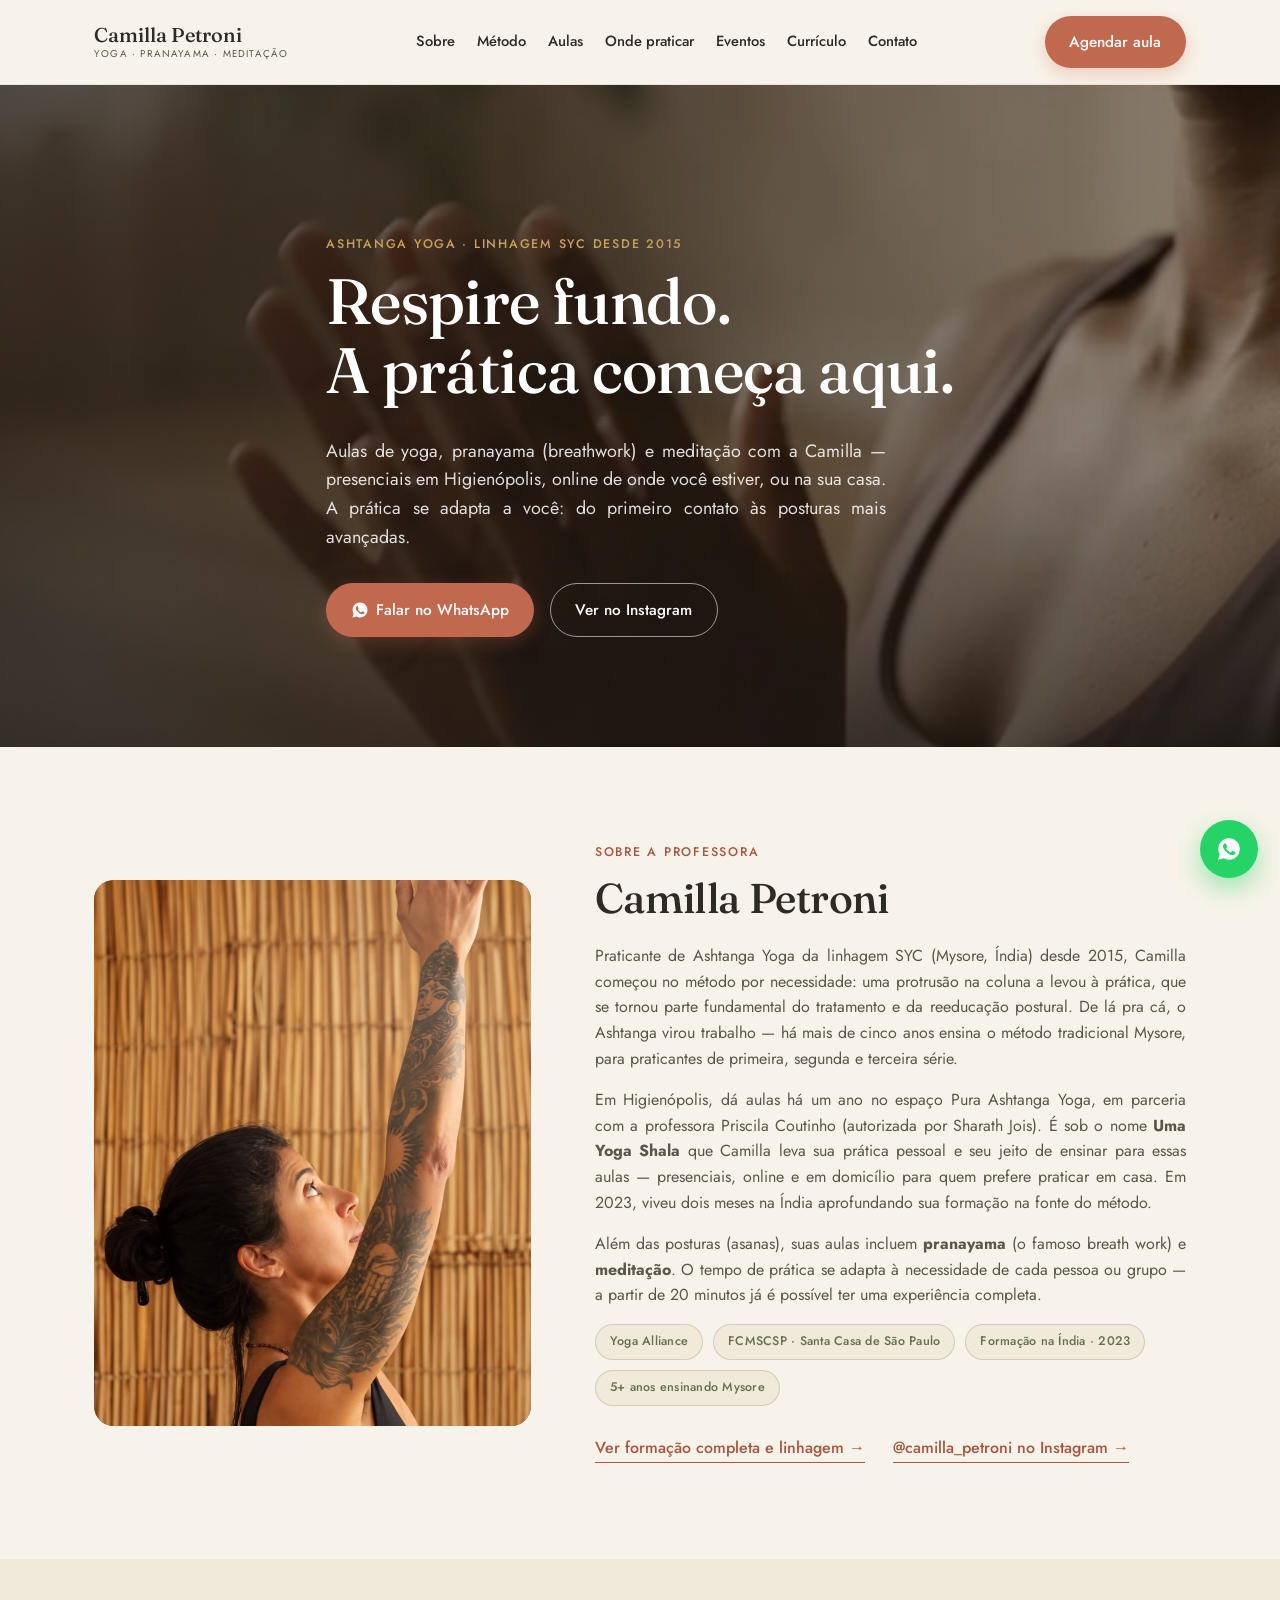
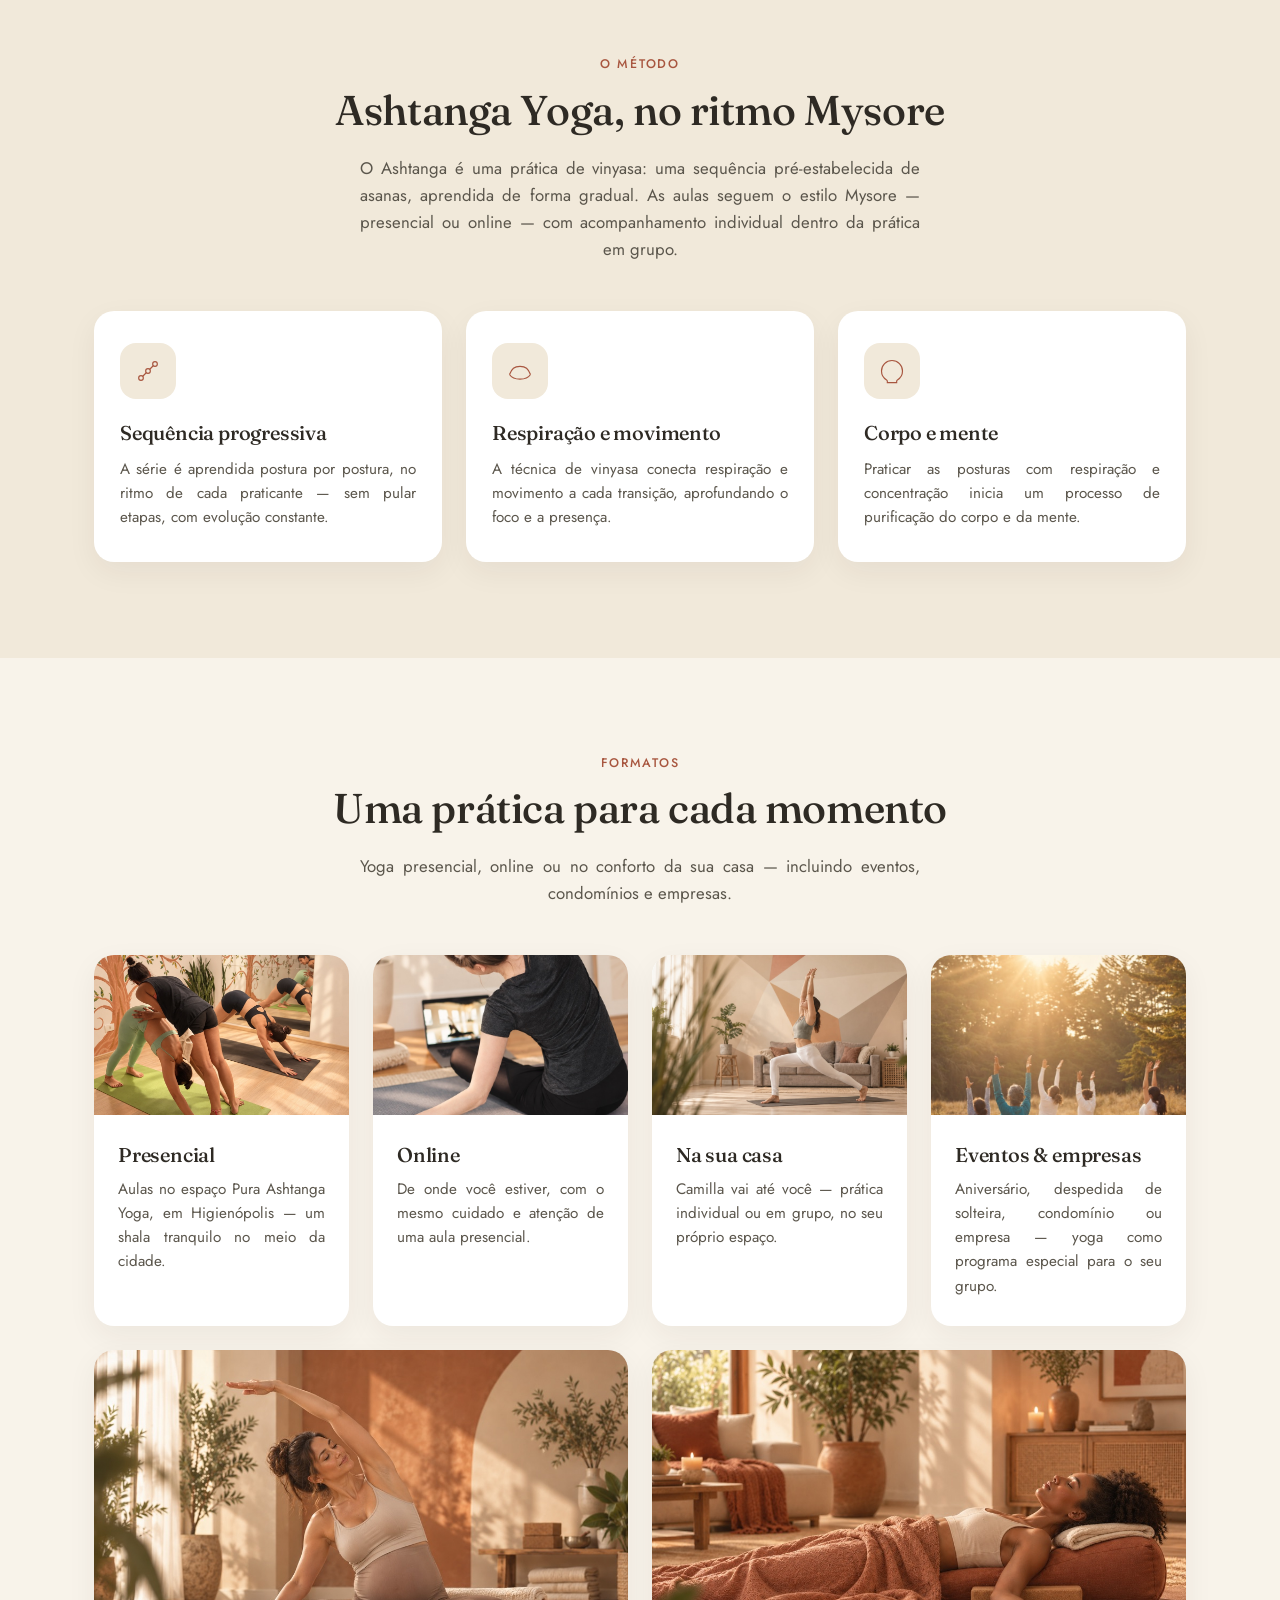
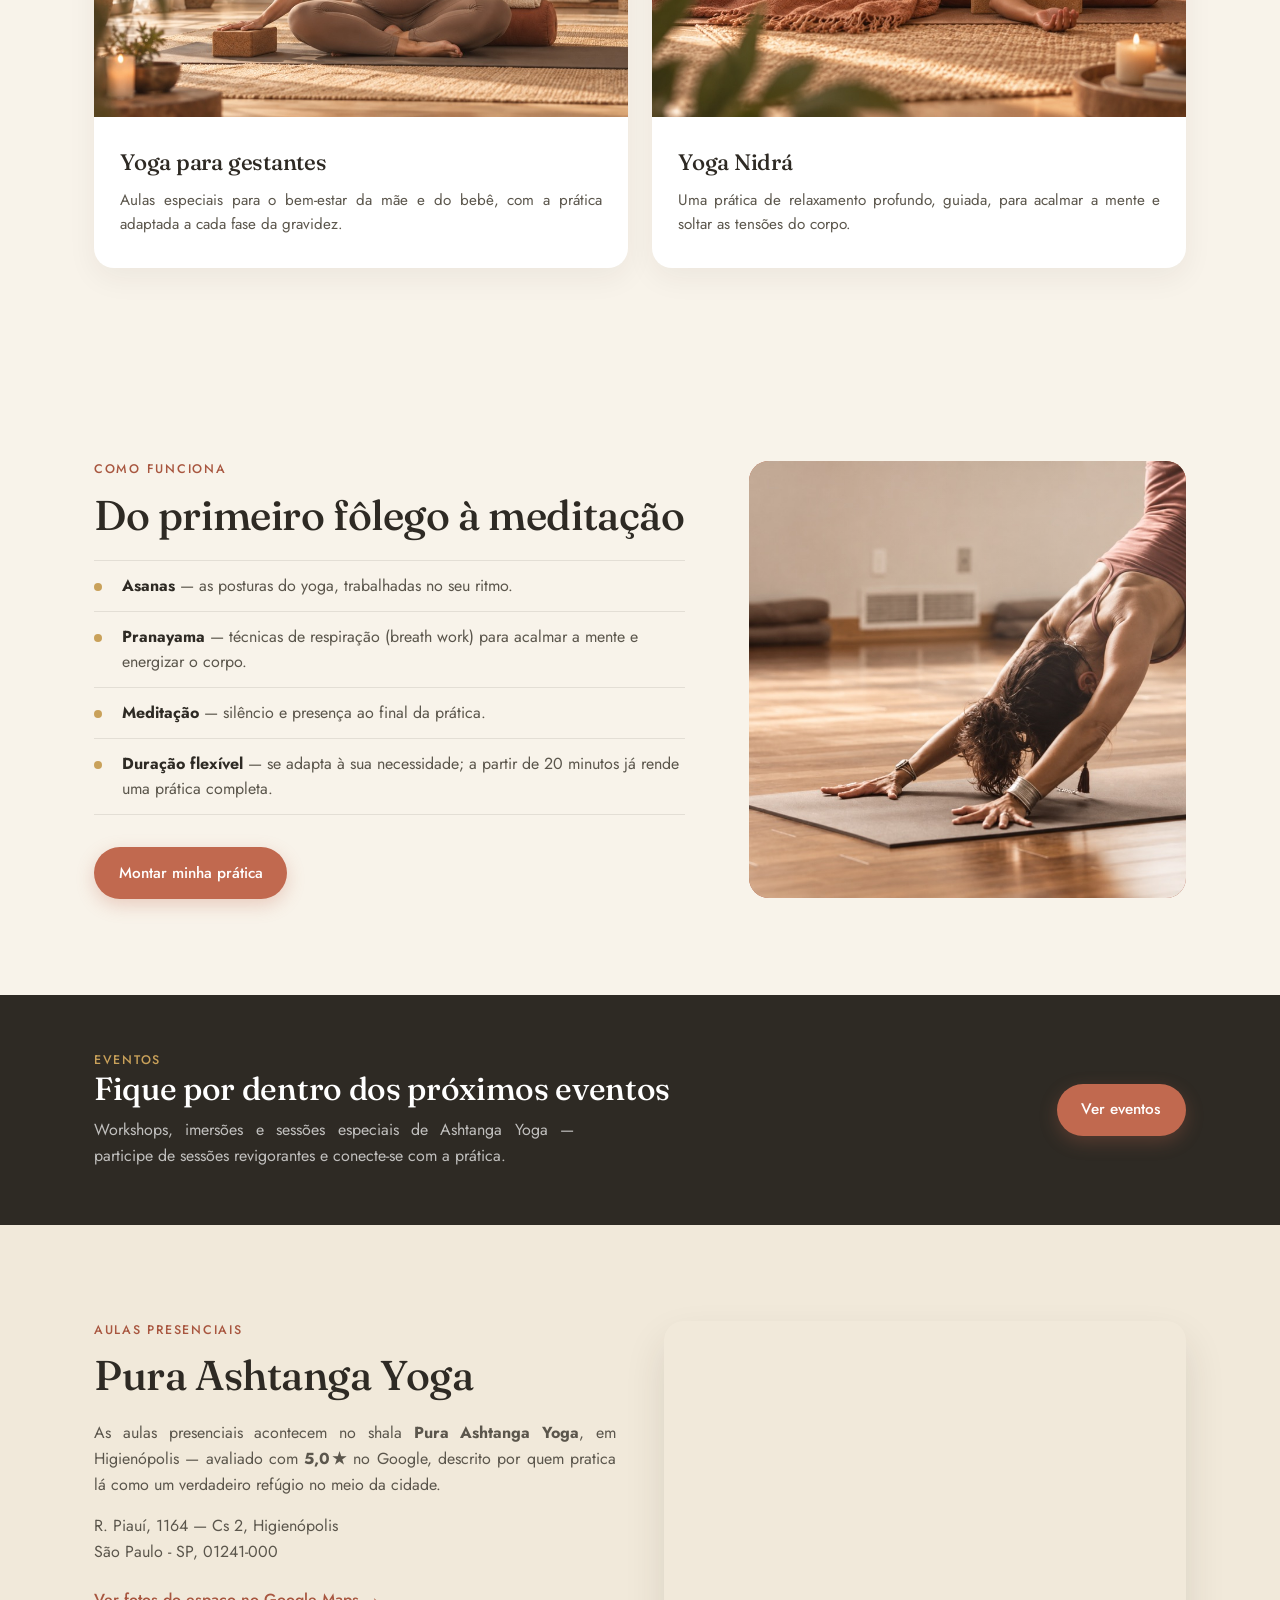
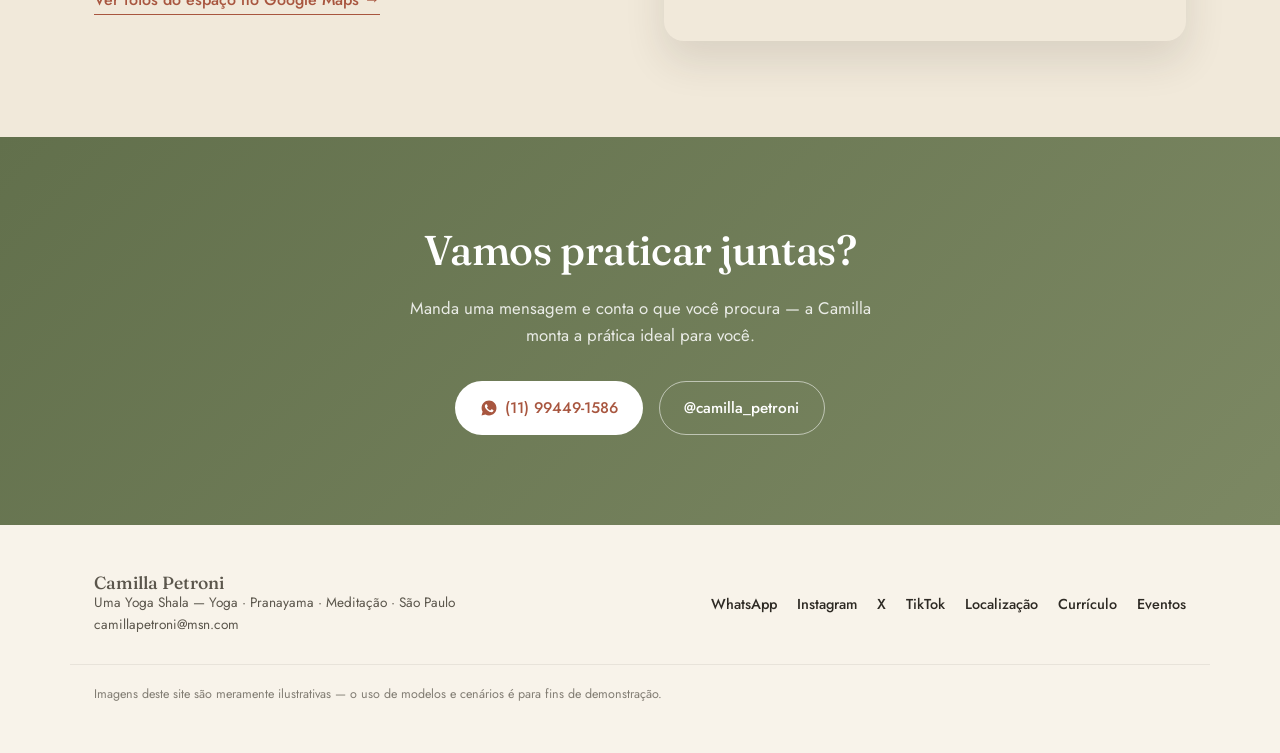
==== commit c42922e5: "Adiciona video de fundo em loop na capa (hero)" ====
--- a/index.html
+++ b/index.html
@@ -39,21 +39,11 @@
 </header>
 
 <!-- ============ HERO ============ -->
-<section class="hero" id="top">
-  <div class="hero-blob" aria-hidden="true"></div>
-  <svg class="hero-sun" viewBox="0 0 200 200" aria-hidden="true">
-    <circle cx="100" cy="100" r="46" fill="none" stroke="currentColor" stroke-width="1.5"/>
-    <g stroke="currentColor" stroke-width="1.5">
-      <line x1="100" y1="10" x2="100" y2="34"/>
-      <line x1="100" y1="166" x2="100" y2="190"/>
-      <line x1="10" y1="100" x2="34" y2="100"/>
-      <line x1="166" y1="100" x2="190" y2="100"/>
-      <line x1="37" y1="37" x2="53" y2="53"/>
-      <line x1="147" y1="147" x2="163" y2="163"/>
-      <line x1="163" y1="37" x2="147" y2="53"/>
-      <line x1="53" y1="147" x2="37" y2="163"/>
-    </g>
-  </svg>
+<section class="hero hero-video" id="top">
+  <video class="hero-video-bg" autoplay muted loop playsinline poster="images/hero-poster.jpg" aria-hidden="true">
+    <source src="video/hero.mp4" type="video/mp4">
+  </video>
+  <div class="hero-overlay" aria-hidden="true"></div>
 
   <div class="wrap hero-inner">
     <p class="eyebrow reveal">Ashtanga Yoga · linhagem SYC desde 2015</p>
--- a/css/style.css
+++ b/css/style.css
@@ -49,7 +49,7 @@
 h1{ font-size: clamp(2.4rem, 5.5vw, 4rem); line-height: 1.08; font-weight: 500; }
 h2{ font-size: clamp(1.9rem, 3.4vw, 2.6rem); line-height: 1.15; }
 h3{ font-size: 1.25rem; margin-bottom: .4em; }
-p{ margin: 0 0 1em; color: var(--ink-soft); }
+p{ margin: 0 0 1em; color: var(--ink-soft); text-align: justify; }
 
 .eyebrow{
   font-family: var(--font-body);
@@ -63,6 +63,7 @@
 .eyebrow.center{ text-align:center; }
 .center{ text-align:center; margin-left:auto; margin-right:auto; }
 .section-intro{ max-width: 560px; font-size: 1.05rem; margin-bottom: 3rem; }
+.section-intro.center{ text-align: justify; text-align-last: center; }
 
 /* ===== Buttons ===== */
 .btn{
@@ -132,8 +133,7 @@
   position: sticky;
   top: 0;
   z-index: 100;
-  background: rgba(248,243,234,.86);
-  backdrop-filter: blur(10px);
+  background: var(--cream);
   border-bottom: 1px solid rgba(46,42,36,.08);
 }
 .header-inner{
@@ -223,6 +223,34 @@
 .hero-text{ font-size: 1.12rem; max-width: 560px; }
 .hero-cta{ display:flex; gap: 16px; flex-wrap: wrap; margin-top: 2rem; }
 
+.hero-video{
+  padding: 150px 0 110px;
+  min-height: 640px;
+  display:flex;
+  align-items:center;
+}
+.hero-video-bg{
+  position:absolute;
+  inset:0;
+  width:100%;
+  height:100%;
+  object-fit:cover;
+  z-index:0;
+}
+.hero-overlay{
+  position:absolute;
+  inset:0;
+  z-index:1;
+  background:
+    linear-gradient(90deg, rgba(30,24,20,.72) 0%, rgba(30,24,20,.45) 55%, rgba(30,24,20,.2) 100%),
+    linear-gradient(0deg, rgba(30,24,20,.55), rgba(30,24,20,.15) 45%);
+}
+.hero-video .eyebrow{ color: var(--gold); }
+.hero-video h1{ color: var(--white); }
+.hero-video .hero-text{ color: rgba(255,255,255,.85); }
+.hero-video .btn-ghost{ color: var(--white); border-color: rgba(255,255,255,.55); }
+.hero-video .btn-ghost:hover{ border-color: var(--white); }
+
 /* ===== Sections ===== */
 .section{ padding: 96px 0; }
 .section-alt{ background: var(--cream-2); }
@@ -352,7 +380,7 @@
   border-radius: var(--radius);
   text-align: center;
 }
-.cta-inline p{ font-size: 1.1rem; color: var(--ink); margin-bottom: 1.3em; }
+.cta-inline p{ font-size: 1.1rem; color: var(--ink); margin-bottom: 1.3em; text-align: center; text-align-last: center; }
 .cta-inline .btn{ margin: 0 8px; }
 
 /* ===== Empty state (eventos) ===== */
@@ -366,7 +394,7 @@
   color: var(--terracotta-dark);
 }
 .empty-state h2{ font-size: 1.5rem; margin: .5em 0 .4em; }
-.empty-state p{ margin-bottom: 1.6em; }
+.empty-state p{ margin-bottom: 1.6em; text-align: center; text-align-last: center; }
 
 /* ===== Events teaser ===== */
 .events-teaser{
@@ -440,7 +468,7 @@
   text-align:center;
 }
 .cta-band h2{ color: var(--white); }
-.cta-band p{ color: rgba(255,255,255,.85); max-width: 480px; margin-left:auto; margin-right:auto; font-size: 1.05rem; }
+.cta-band p{ color: rgba(255,255,255,.85); max-width: 480px; margin-left:auto; margin-right:auto; font-size: 1.05rem; text-align: center; text-align-last: center; }
 .cta-band .hero-cta{ justify-content:center; }
 
 /* ===== Footer ===== */
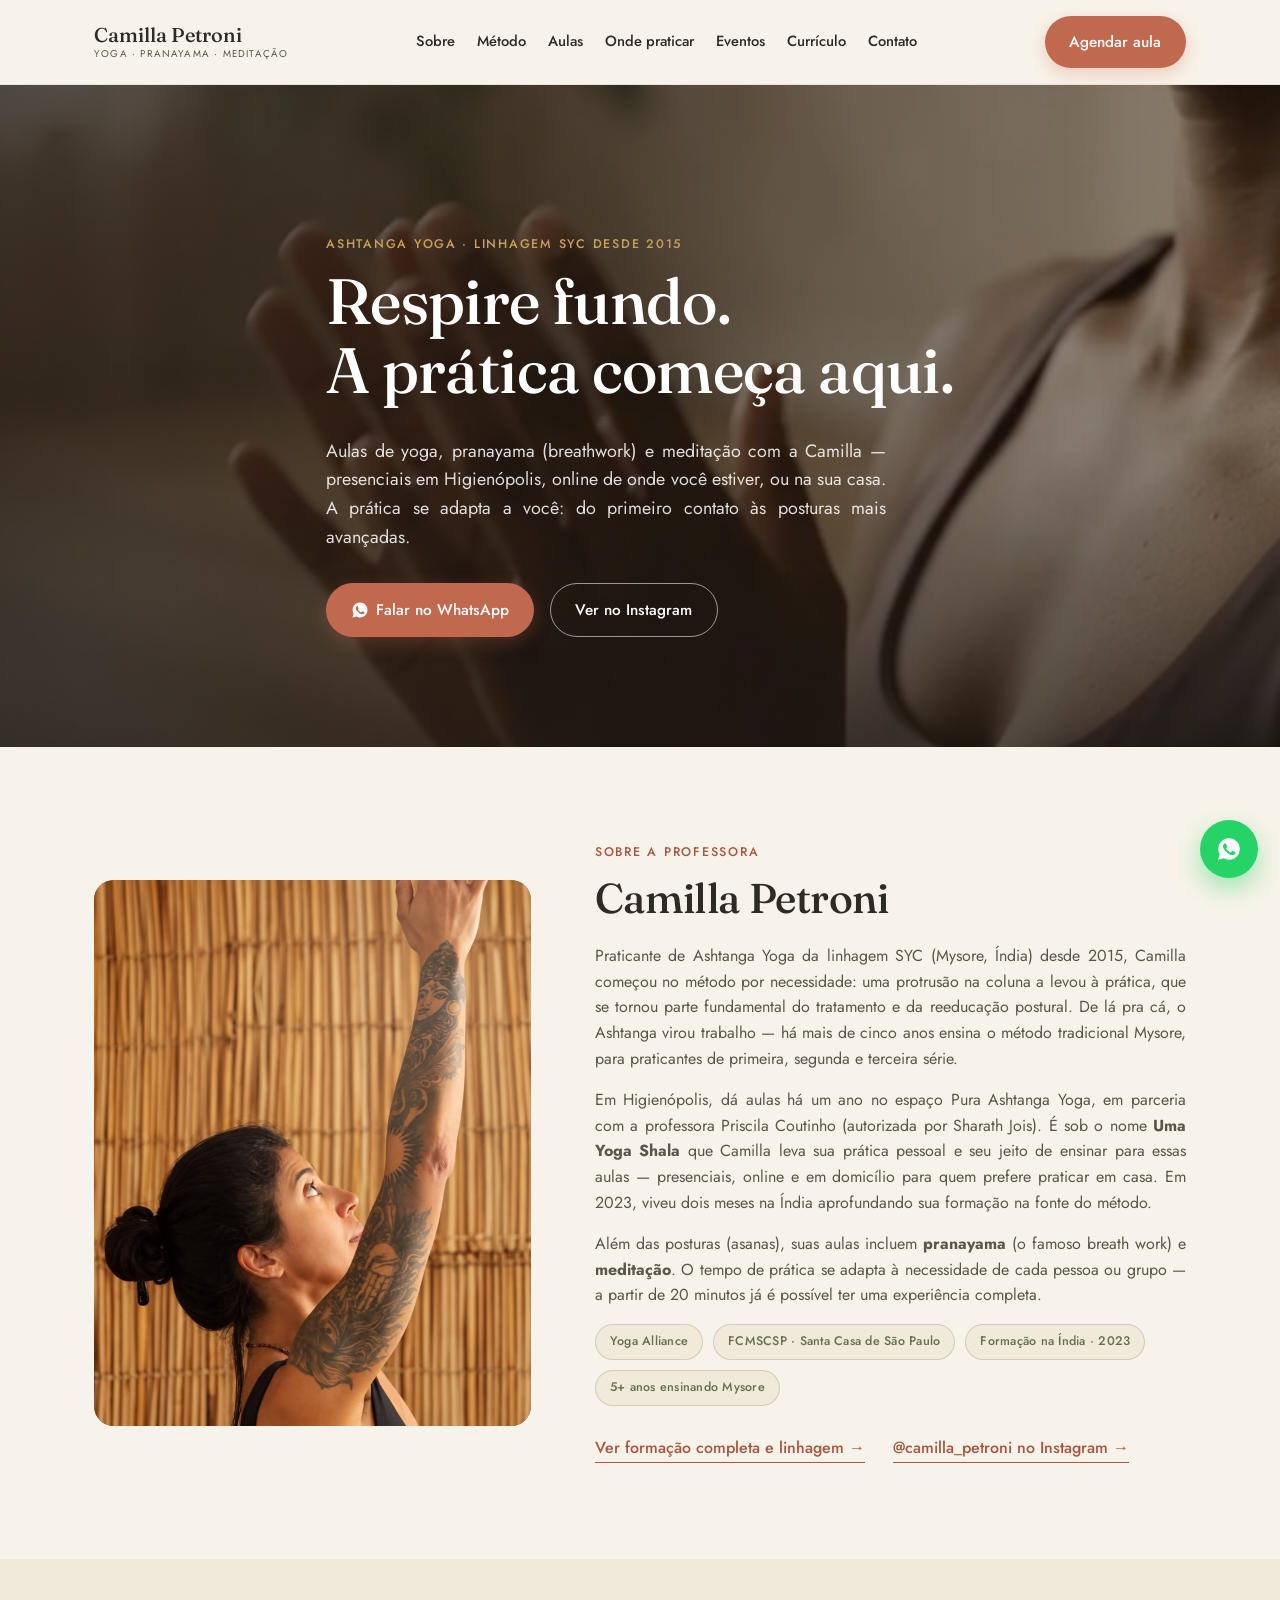
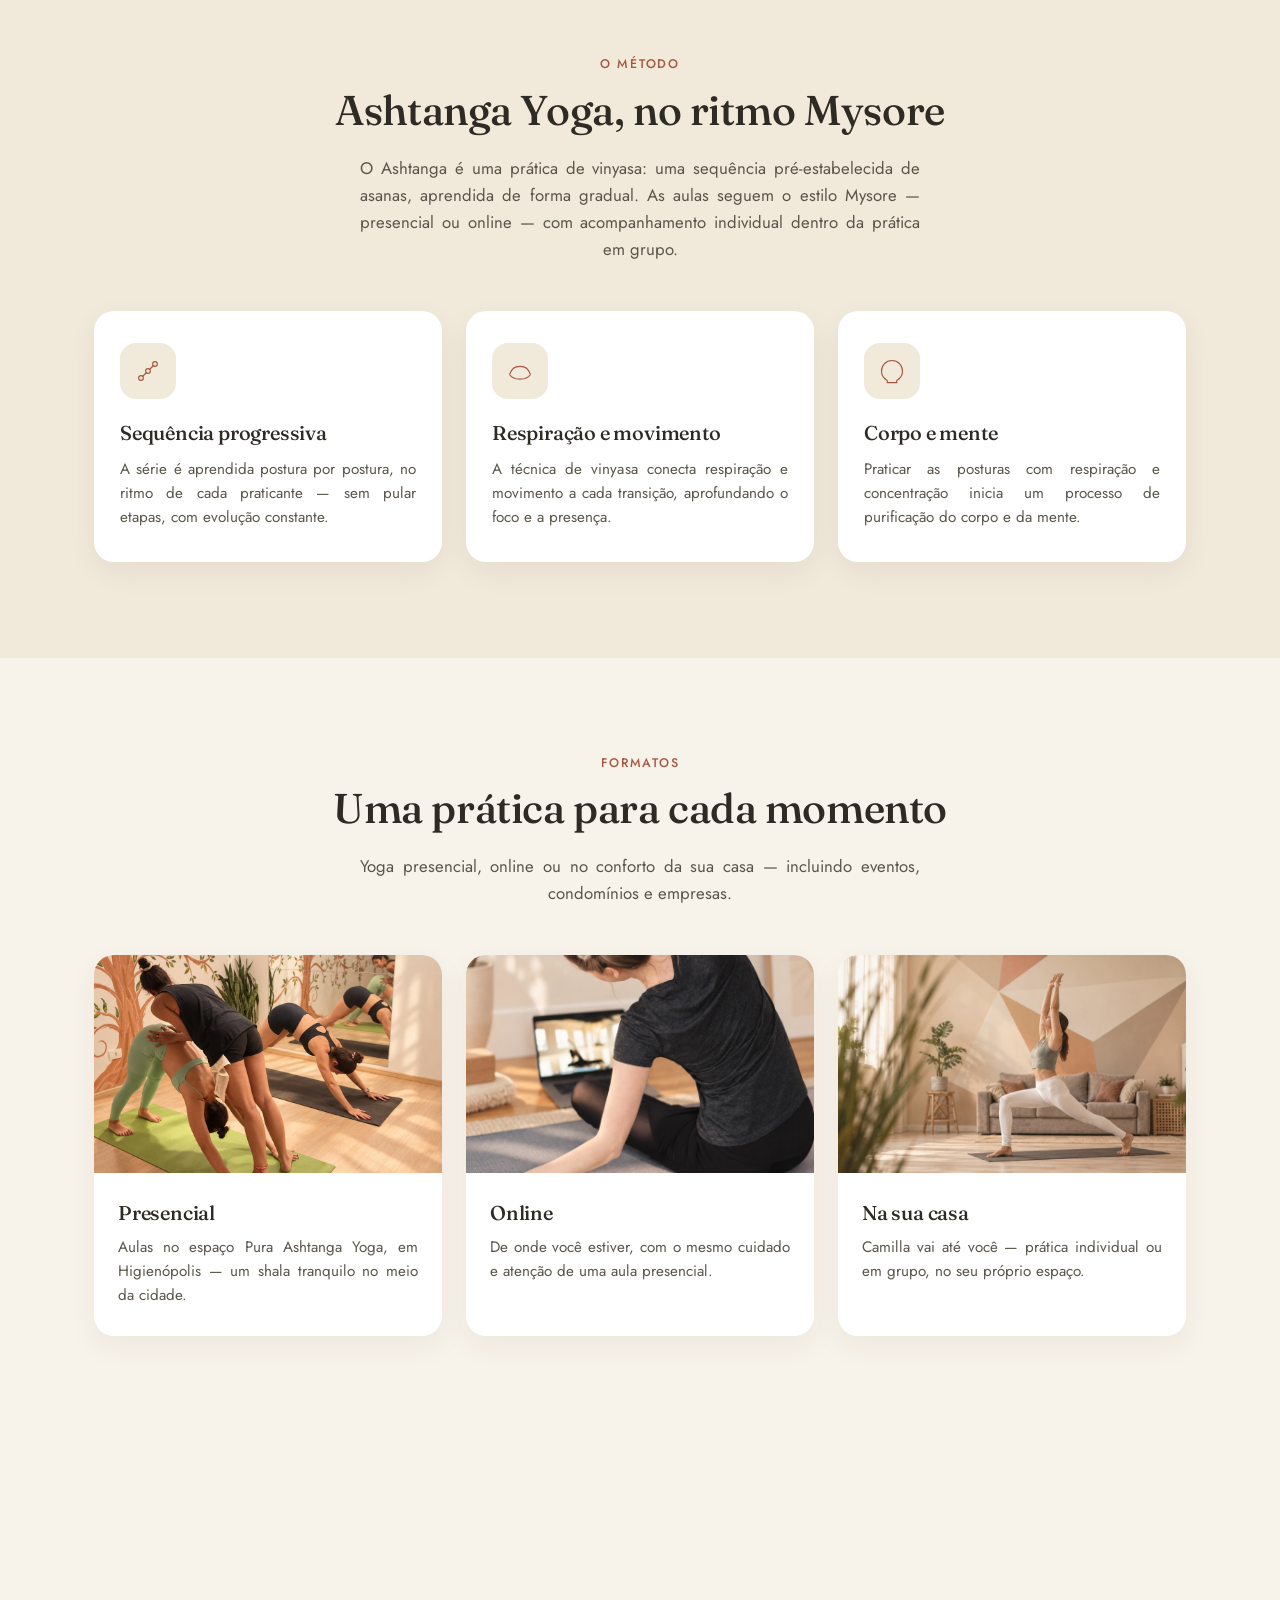
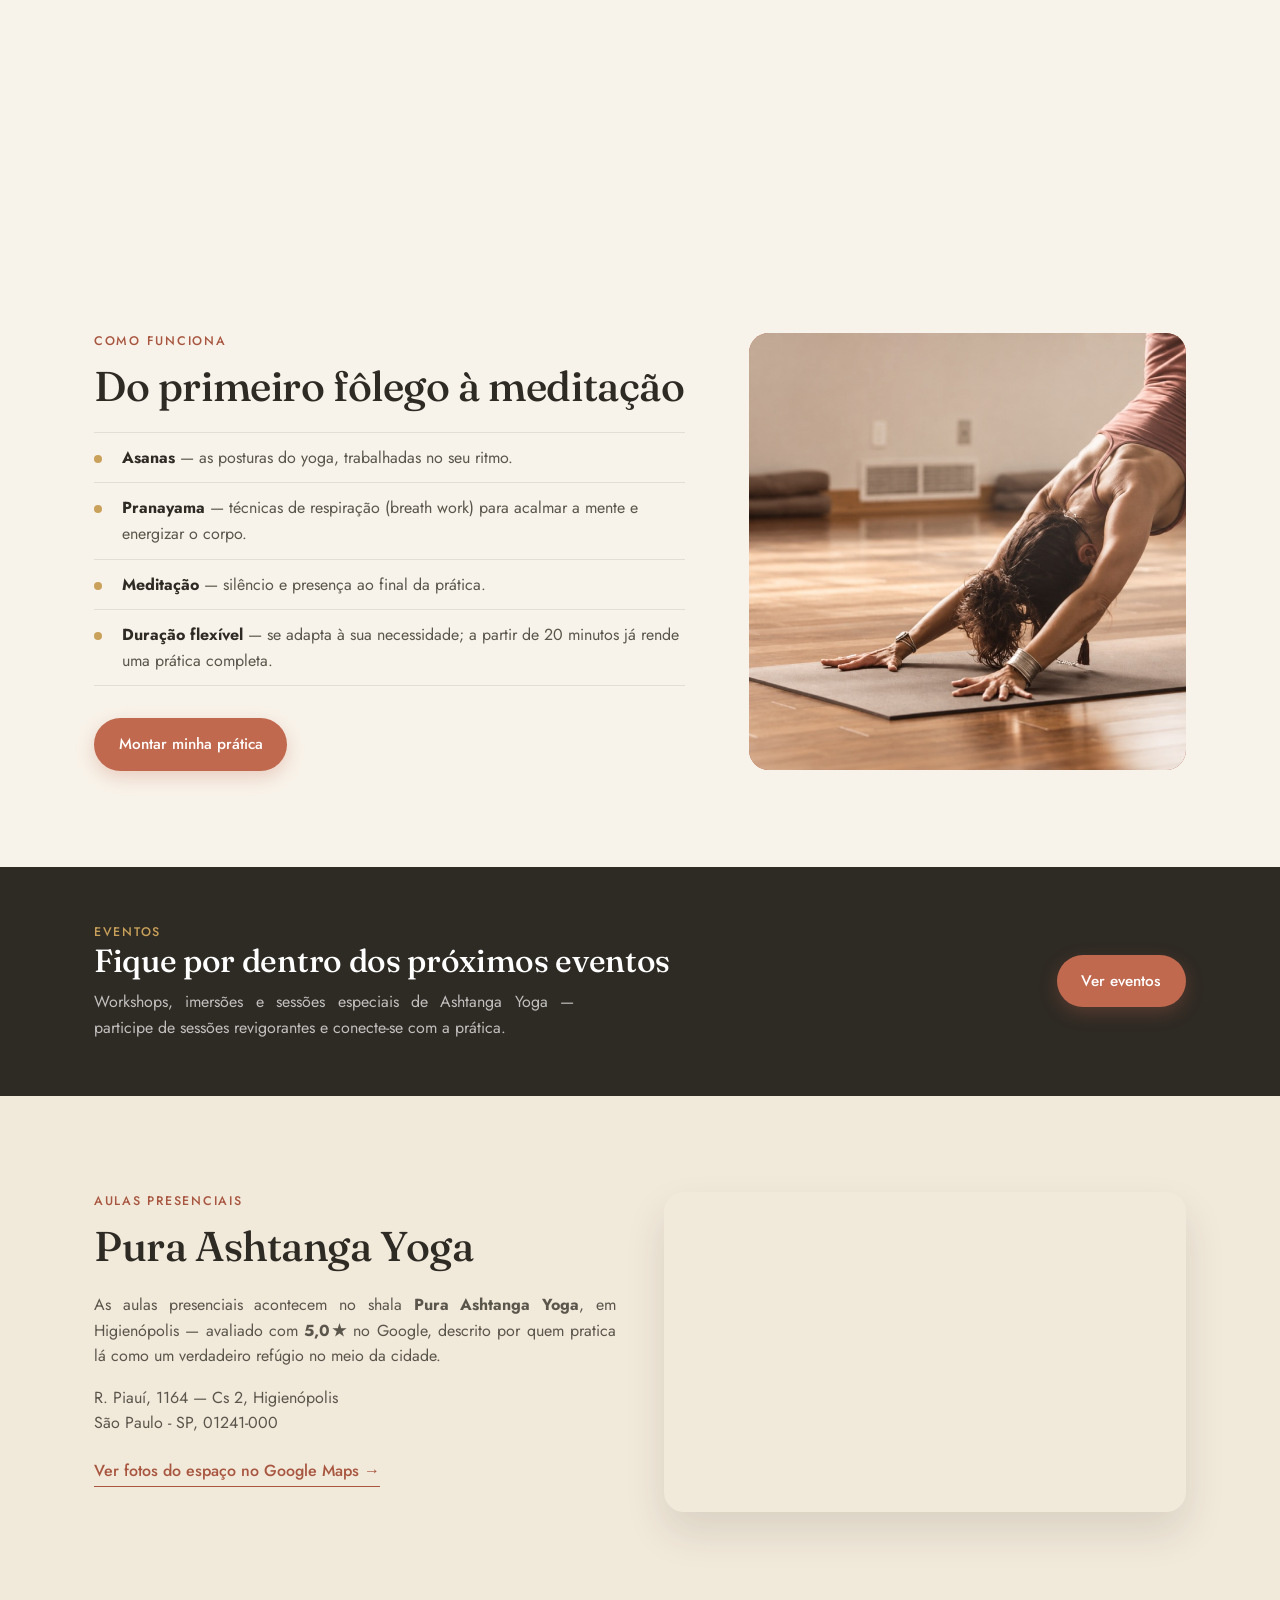
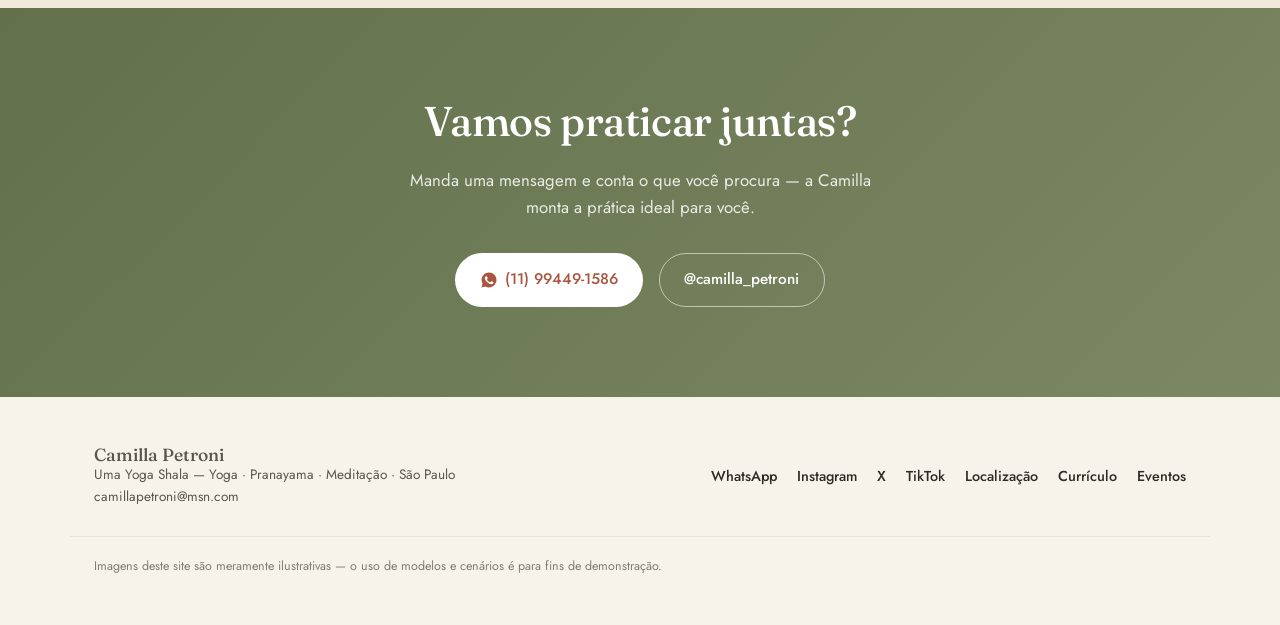
==== commit 05b7d4b3: "Reorganiza cards de Aulas em duas fileiras de 3" ====
--- a/index.html
+++ b/index.html
@@ -156,7 +156,7 @@
       Yoga presencial, online ou no conforto da sua casa — incluindo eventos, condomínios e empresas.
     </p>
 
-    <div class="cards cards-photo">
+    <div class="cards cards-photo cards-photo-3">
       <article class="card card-photo-card reveal">
         <div class="card-photo">
           <img src="images/stock-presencial.jpg" alt="Turma de yoga presencial em um shala" loading="lazy">
@@ -186,7 +186,9 @@
           <p>Camilla vai até você — prática individual ou em grupo, no seu próprio espaço.</p>
         </div>
       </article>
-
+    </div>
+
+    <div class="cards cards-photo cards-photo-3">
       <article class="card card-photo-card reveal">
         <div class="card-photo">
           <img src="images/stock-eventos.jpg" alt="Grupo praticando yoga ao ar livre em um evento" loading="lazy">
@@ -196,10 +198,8 @@
           <p>Aniversário, despedida de solteira, condomínio ou empresa — yoga como programa especial para o seu grupo.</p>
         </div>
       </article>
-    </div>
-
-    <div class="cards cards-photo cards-2">
-      <article class="card card-photo-card card-photo-card-lg reveal">
+
+      <article class="card card-photo-card reveal">
         <div class="card-photo">
           <img src="images/stock-gestantes.jpg" alt="Yoga para gestantes" loading="lazy">
         </div>
@@ -209,7 +209,7 @@
         </div>
       </article>
 
-      <article class="card card-photo-card card-photo-card-lg reveal">
+      <article class="card card-photo-card reveal">
         <div class="card-photo">
           <img src="images/stock-nidra.jpg" alt="Yoga Nidrá, relaxamento profundo" loading="lazy">
         </div>
--- a/css/style.css
+++ b/css/style.css
@@ -442,10 +442,8 @@
   aspect-ratio: 16/10;
   overflow: hidden;
 }
-.cards-2{
-  grid-template-columns: repeat(2, 1fr);
-  margin-top: 24px;
-}
+.cards-photo-3{ grid-template-columns: repeat(3, 1fr); }
+.cards-photo-3 + .cards-photo-3{ margin-top: 24px; }
 .card-photo-card-lg .card-photo{ aspect-ratio: 16/11; }
 .card-photo-card-lg .card-body{ padding: 28px 26px 32px; }
 .card-photo-card-lg h3{ font-size: 1.4rem; }
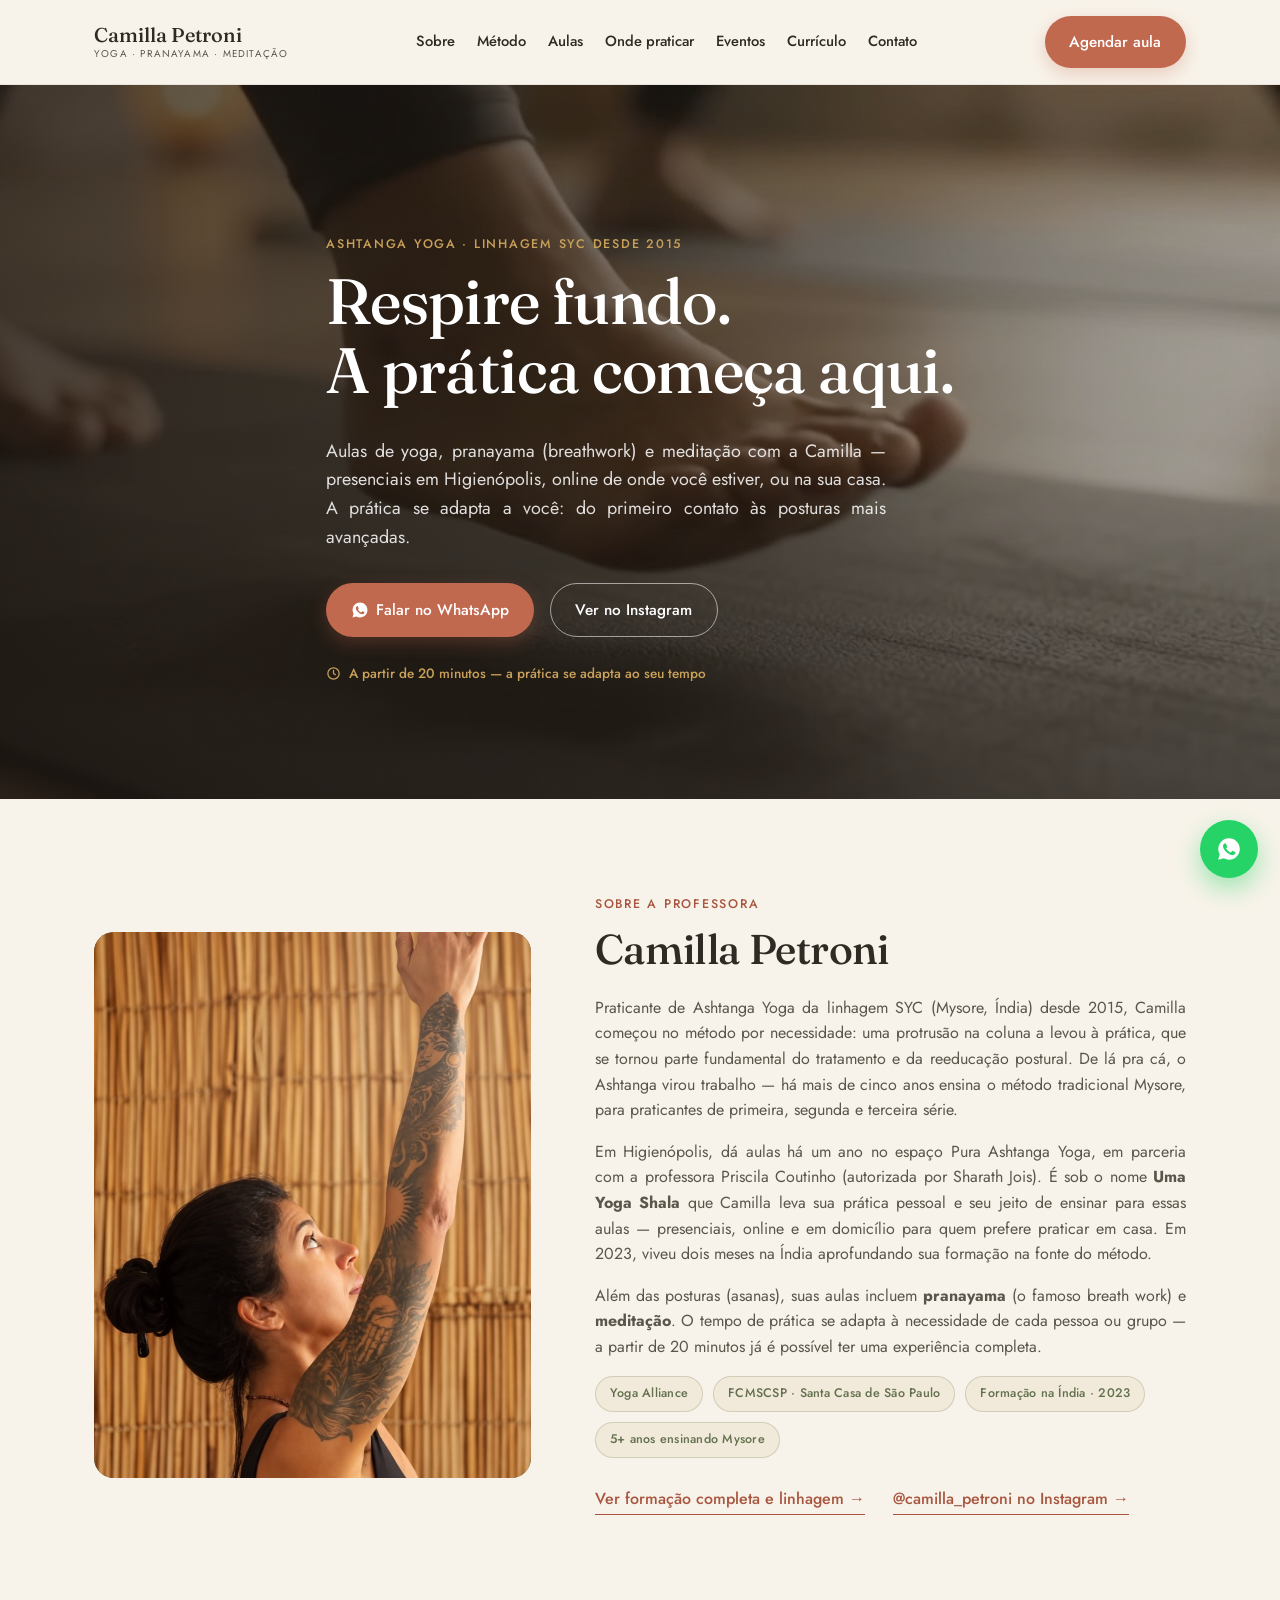
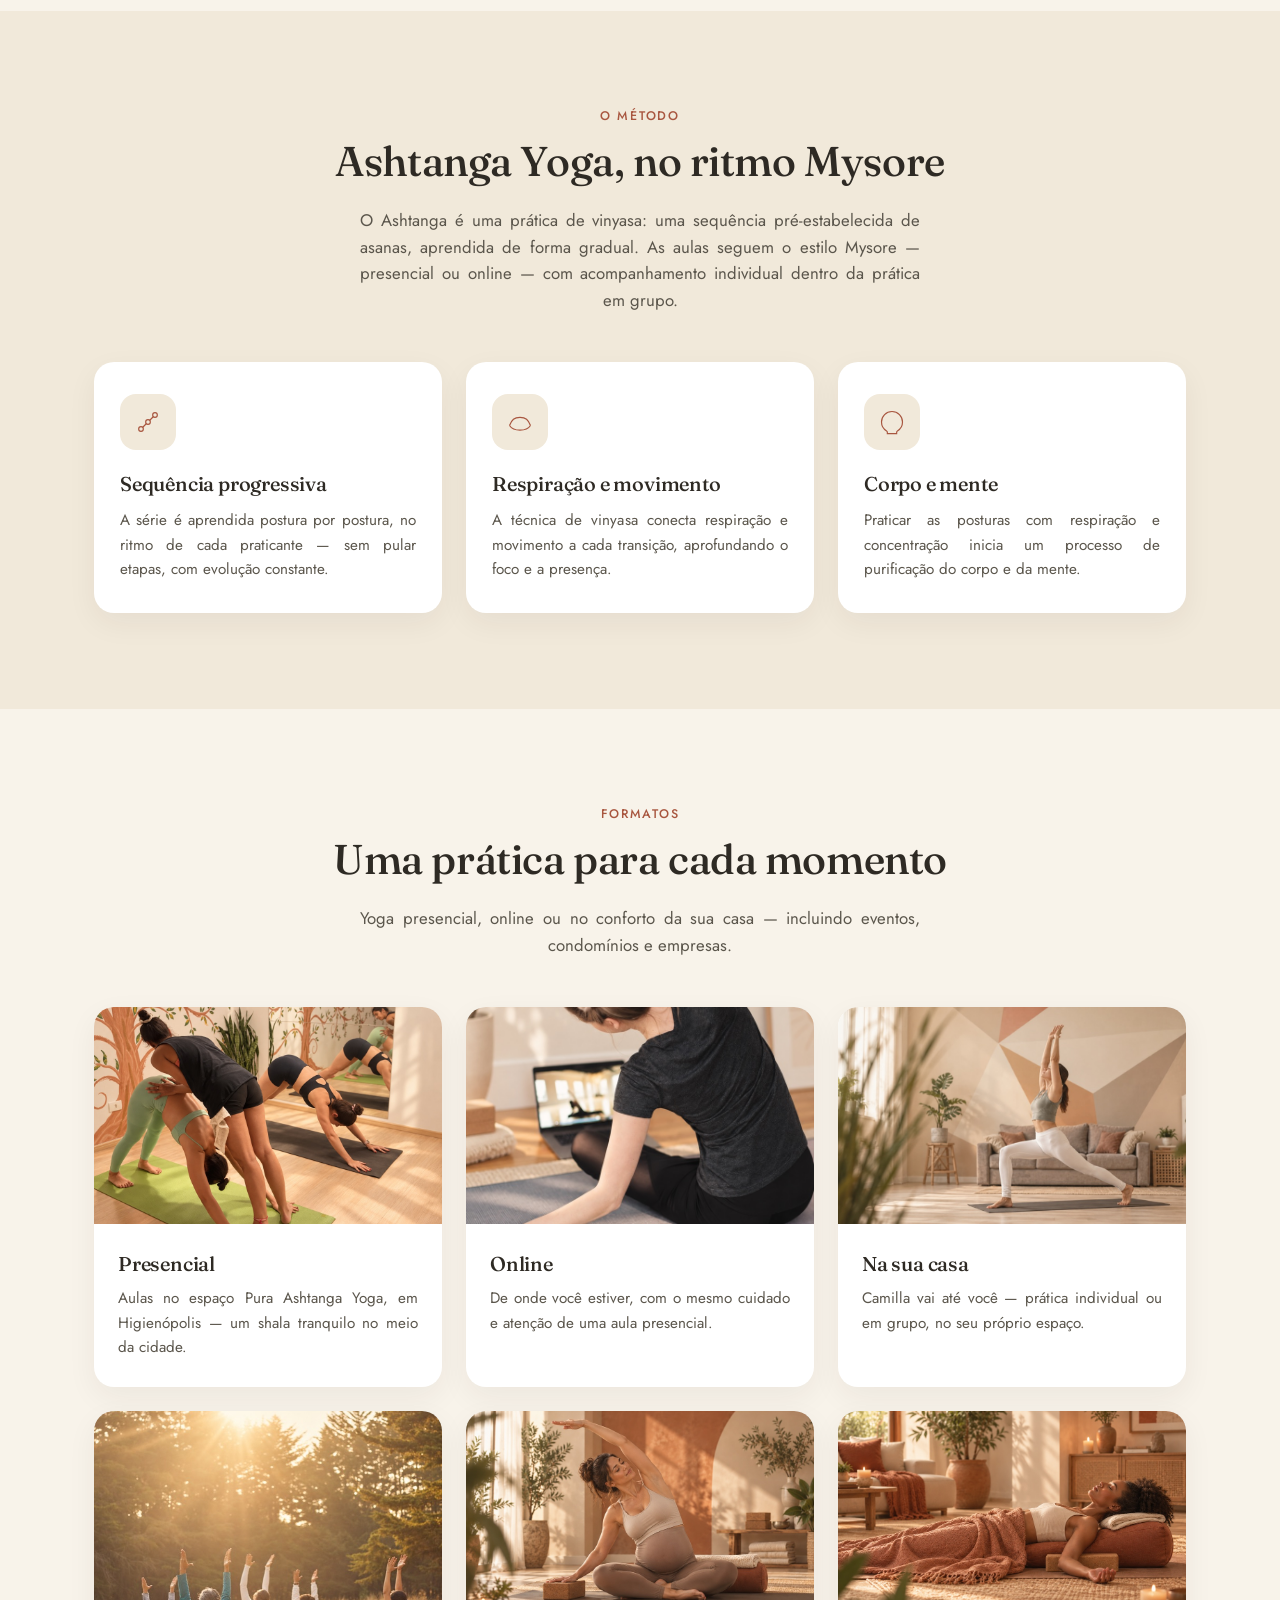
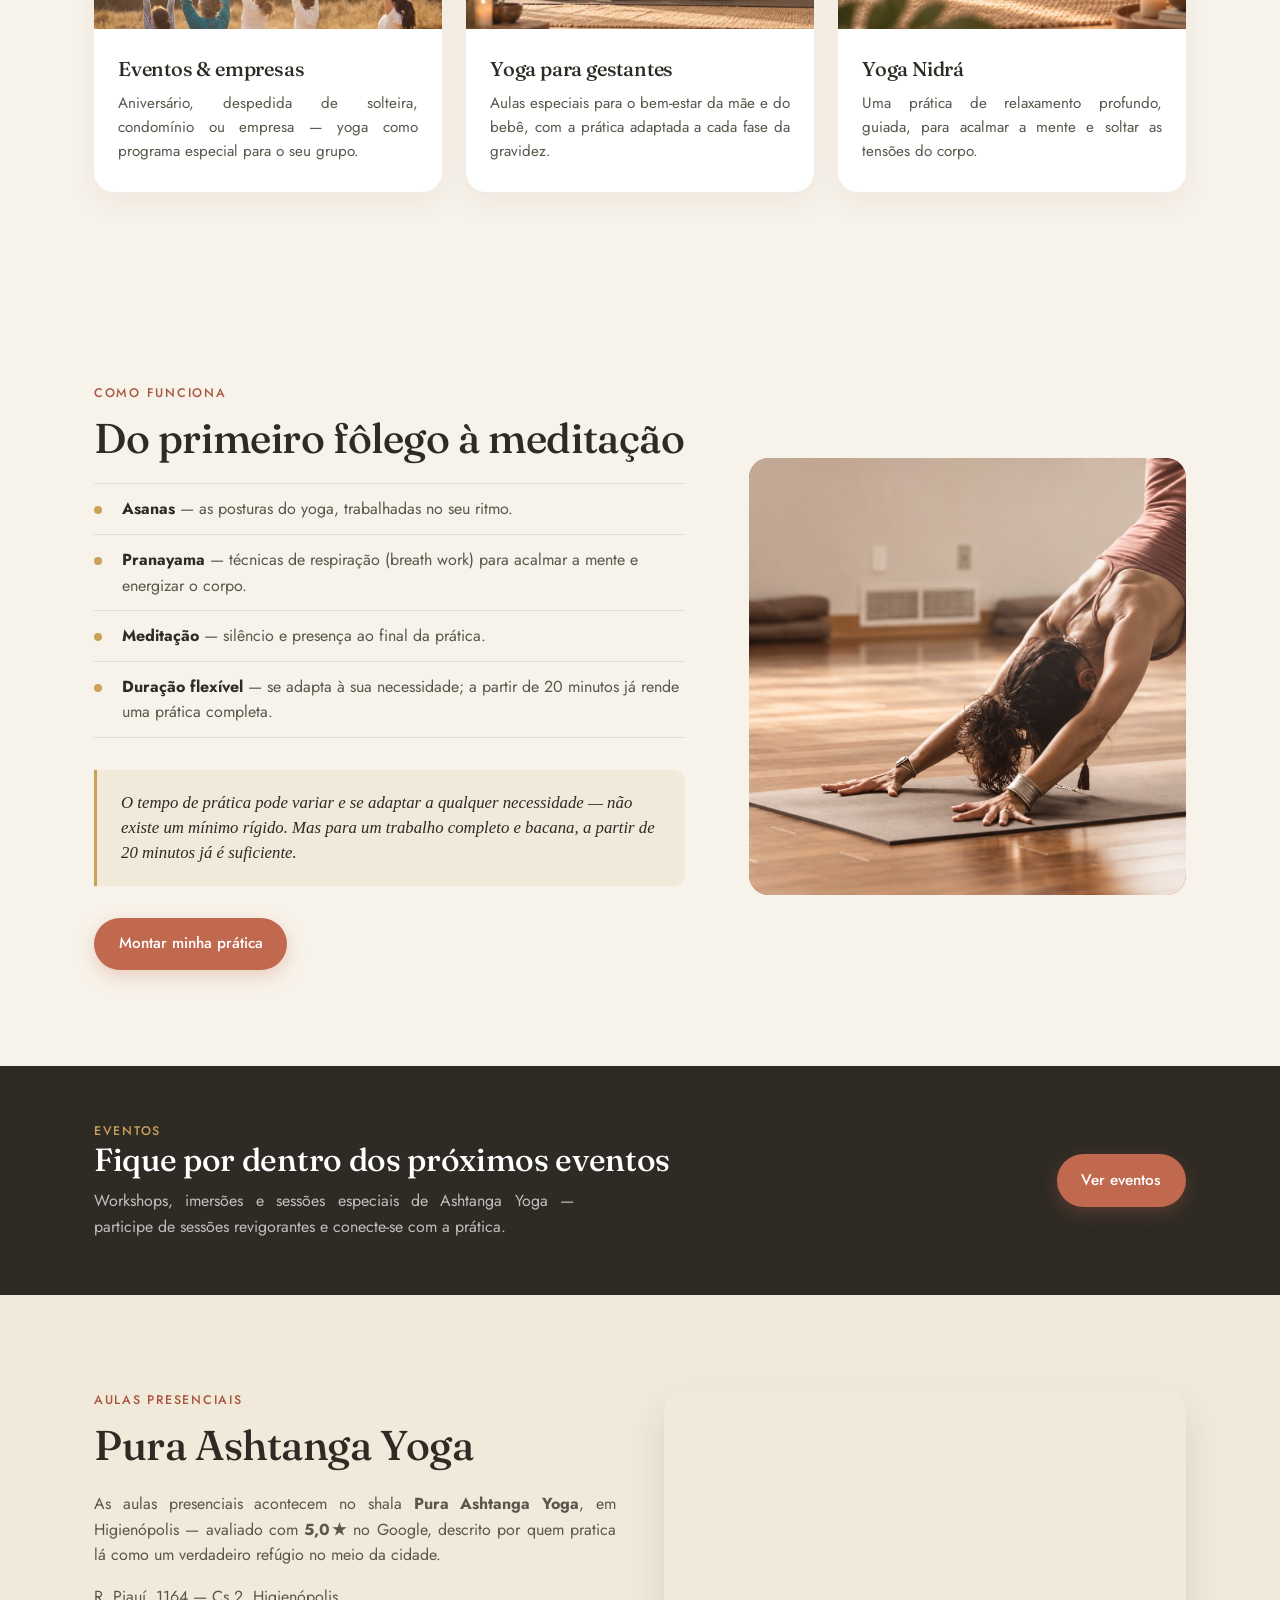
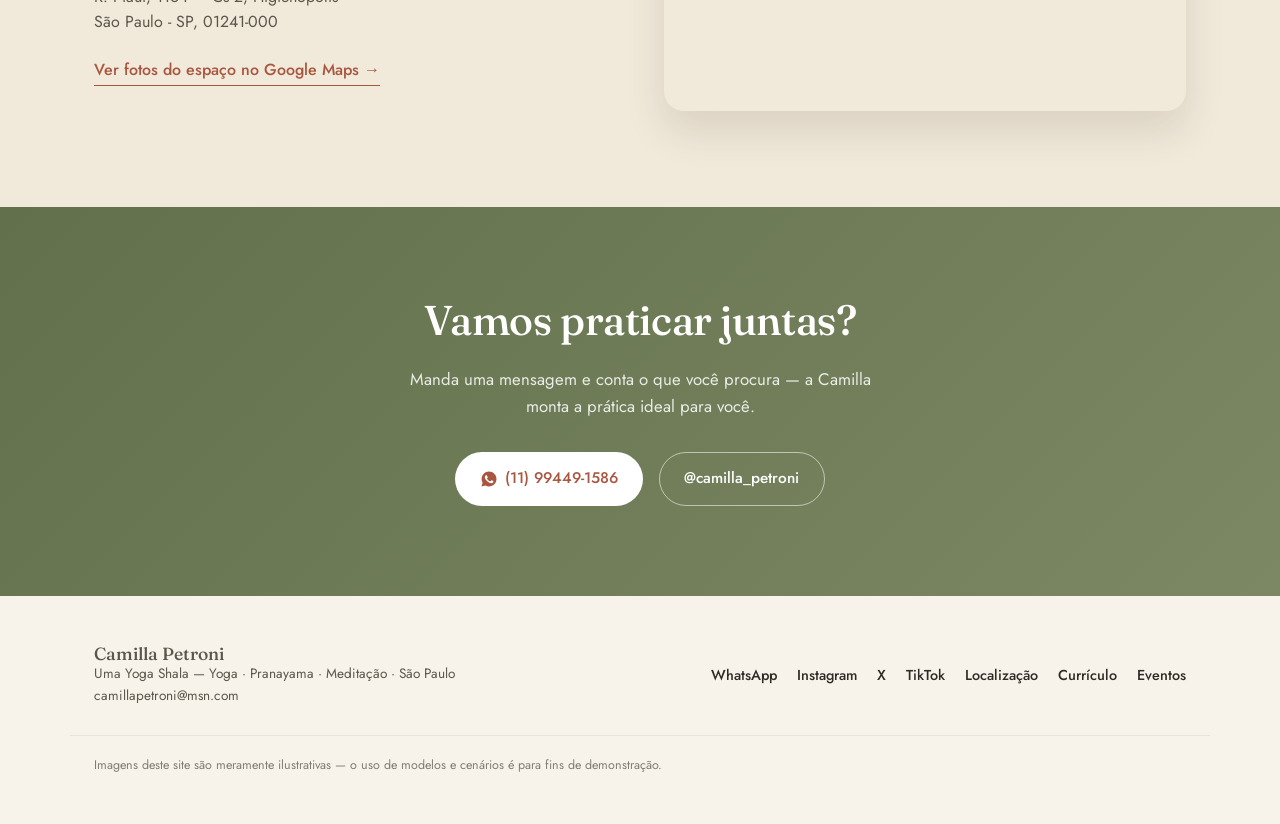
==== commit a3c91746: "Destaca mensagem de duracao flexivel no hero e adiciona texto completo em Como funciona" ====
--- a/index.html
+++ b/index.html
@@ -60,6 +60,10 @@
       </a>
       <a class="btn btn-ghost" href="https://www.instagram.com/camilla_petroni/" target="_blank" rel="noopener">Ver no Instagram</a>
     </div>
+    <p class="hero-badge reveal">
+      <svg viewBox="0 0 24 24" width="15" height="15" fill="none" stroke="currentColor" stroke-width="2" aria-hidden="true"><circle cx="12" cy="12" r="9"/><path d="M12 7v5l3 2" stroke-linecap="round"/></svg>
+      A partir de 20 minutos — a prática se adapta ao seu tempo
+    </p>
   </div>
 </section>
 
@@ -234,6 +238,10 @@
         <li><strong>Meditação</strong> — silêncio e presença ao final da prática.</li>
         <li><strong>Duração flexível</strong> — se adapta à sua necessidade; a partir de 20 minutos já rende uma prática completa.</li>
       </ul>
+      <blockquote class="time-callout">
+        O tempo de prática pode variar e se adaptar a qualquer necessidade — não existe um mínimo
+        rígido. Mas para um trabalho completo e bacana, a partir de 20 minutos já é suficiente.
+      </blockquote>
       <a class="btn btn-primary" href="https://wa.me/5511994491586?text=Oi%20Camilla!%20Quero%20montar%20uma%20pr%C3%A1tica%20sob%20medida%20%F0%9F%99%8F" target="_blank" rel="noopener">Montar minha prática</a>
     </div>
     <div class="feature-media reveal" aria-hidden="true">
--- a/css/style.css
+++ b/css/style.css
@@ -222,6 +222,16 @@
 }
 .hero-text{ font-size: 1.12rem; max-width: 560px; }
 .hero-cta{ display:flex; gap: 16px; flex-wrap: wrap; margin-top: 2rem; }
+.hero-badge{
+  display: inline-flex;
+  align-items: center;
+  gap: 8px;
+  margin: 1.6rem 0 0;
+  font-size: .85rem;
+  font-weight: 500;
+  color: var(--gold);
+}
+.hero-video .hero-badge{ color: var(--gold); }
 
 .hero-video{
   padding: 150px 0 110px;
@@ -328,6 +338,19 @@
 }
 .feature-list strong{ color: var(--ink); }
 
+.time-callout{
+  margin: 0 0 2rem;
+  padding: 20px 24px;
+  border-left: 3px solid var(--gold);
+  background: var(--cream-2);
+  border-radius: 0 12px 12px 0;
+  font-family: var(--font-display);
+  font-style: italic;
+  font-size: 1.05rem;
+  line-height: 1.5;
+  color: var(--ink);
+}
+
 .onde-text address{ color: var(--ink-soft); margin-bottom: 1.4em; }
 .onde-map{
   border-radius: var(--radius);
@@ -344,34 +367,189 @@
 .page-hero h1{ font-size: clamp(2rem, 4vw, 2.8rem); }
 .page-hero .hero-text{ max-width: 640px; }
 
-/* ===== Timeline (currículo) ===== */
-.timeline{
+.page-hero-editorial{ padding: 88px 0 48px; }
+.editorial-stack{ max-width: 640px; }
+.editorial-title{
+  font-family: var(--font-display);
+  font-style: italic;
+  font-weight: 500;
+  font-size: clamp(3.6rem, 9vw, 7rem);
+  line-height: .9;
+  letter-spacing: -0.01em;
+  margin: 0;
+  color: var(--ink);
+}
+.editorial-subtitle{
+  font-family: var(--font-body);
+  text-transform: uppercase;
+  letter-spacing: .14em;
+  font-size: .82rem;
+  font-weight: 500;
+  color: var(--terracotta-dark);
+  margin: .7em 0 1.4em;
+}
+.editorial-stack .hero-text{ font-size: 1.08rem; margin: 0; }
+.drop-cap::first-letter{
+  font-family: var(--font-display);
+  font-size: 3.6em;
+  float: left;
+  line-height: .78;
+  padding-right: .1em;
+  padding-top: .06em;
+  color: var(--terracotta-dark);
+  font-weight: 500;
+}
+
+/* ===== Timeline carousel (currículo) ===== */
+.timeline-carousel{
+  position: relative;
   display: flex;
-  flex-direction: column;
-  gap: 0;
-}
-.timeline-item{
-  display: grid;
-  grid-template-columns: 140px 1fr;
-  gap: 32px;
-  padding: 32px 0;
-  border-top: 1px solid rgba(46,42,36,.1);
-}
-.timeline-item:last-child{ border-bottom: 1px solid rgba(46,42,36,.1); }
+  align-items: center;
+  padding: 40px 0;
+  border-radius: var(--radius);
+  background-image:
+    linear-gradient(rgba(248,243,234,.78), rgba(248,243,234,.78)),
+    url('../images/tree-bg.jpg');
+  background-size: cover;
+  background-position: center;
+}
+.timeline-track{
+  position: relative;
+  display: flex;
+  align-items: stretch;
+  gap: 24px;
+  overflow-x: auto;
+  scroll-snap-type: x proximity;
+  cursor: grab;
+  -webkit-overflow-scrolling: touch;
+  scrollbar-width: none;
+  padding-bottom: 4px;
+}
+.timeline-track::-webkit-scrollbar{ display: none; }
+.timeline-track.is-dragging{ cursor: grabbing; scroll-snap-type: none; }
+
+.timeline-slide{
+  flex: 0 0 auto;
+  width: min(560px, 82vw);
+  scroll-snap-align: center;
+  background: var(--white);
+  border-radius: var(--radius);
+  padding: 36px 34px;
+  box-shadow: 0 10px 30px rgba(46,42,36,.06);
+  opacity: .45;
+  transform: scale(.86);
+  transition: transform .35s ease, opacity .35s ease, box-shadow .35s ease;
+}
+.timeline-slide.is-active{
+  opacity: 1;
+  transform: scale(1);
+  box-shadow: 0 24px 48px rgba(46,42,36,.16);
+}
 .timeline-year{
   font-family: var(--font-display);
   font-size: 1.1rem;
   color: var(--terracotta-dark);
   font-weight: 500;
-}
-.timeline-body h3{ margin-bottom: .3em; }
+  margin-bottom: .4em;
+}
+.timeline-slide h3{ margin-bottom: .3em; }
 .timeline-tags{
   font-size: .78rem;
   color: var(--sage-dark);
   margin-bottom: .8em;
   letter-spacing: .01em;
 }
-.timeline-body p:last-child{ margin-bottom: 0; font-size: .98rem; }
+.timeline-slide p:last-child{ margin-bottom: 0; font-size: .98rem; }
+
+.timeline-nav{
+  flex: 0 0 auto;
+  width: 48px; height: 48px;
+  border-radius: 50%;
+  background: var(--white);
+  border: 1px solid rgba(46,42,36,.12);
+  color: var(--ink);
+  display: flex; align-items: center; justify-content: center;
+  cursor: pointer;
+  box-shadow: 0 8px 20px rgba(46,42,36,.1);
+  z-index: 2;
+  transition: opacity .2s ease, transform .2s ease;
+}
+.timeline-nav:hover{ transform: translateY(-2px); }
+.timeline-nav:disabled{ opacity: .35; cursor: default; transform: none; }
+.timeline-prev{ margin-right: -24px; }
+.timeline-next{ margin-left: -24px; }
+
+.timeline-scrubber-wrap{
+  margin: 36px 0 0;
+  padding: 28px 0 16px;
+  border-top: 1px solid rgba(46,42,36,.1);
+}
+.timeline-scrubber{
+  display: flex;
+  align-items: flex-start;
+  gap: 6px;
+  overflow-x: auto;
+  scrollbar-width: none;
+  padding: 4px 8px 10px;
+  position: relative;
+}
+.timeline-scrubber::-webkit-scrollbar{ display: none; }
+.timeline-spot{
+  flex: 0 0 auto;
+  width: 108px;
+  background: none;
+  border: none;
+  cursor: pointer;
+  display: flex;
+  flex-direction: column;
+  align-items: center;
+  text-align: center;
+  padding: 6px 4px 0;
+  position: relative;
+}
+.timeline-spot::before{
+  content: '';
+  position: absolute;
+  top: 25px;
+  left: 0; right: 0;
+  height: 2px;
+  background: rgba(124,136,99,.25);
+  z-index: 0;
+}
+.timeline-spot:first-child::before{ left: 50%; }
+.timeline-spot:last-child::before{ right: 50%; }
+.timeline-spot-year{
+  font-size: .72rem;
+  font-weight: 500;
+  color: var(--sage-dark);
+  opacity: .65;
+  margin-bottom: 6px;
+}
+.timeline-spot-dot{
+  width: 10px; height: 10px;
+  border-radius: 50%;
+  background: var(--white);
+  border: 2px solid var(--sage);
+  position: relative;
+  z-index: 1;
+  transition: transform .2s ease, background .2s ease, border-color .2s ease;
+}
+.timeline-spot-title{
+  font-size: .76rem;
+  font-weight: 500;
+  color: var(--ink-soft);
+  margin-top: 8px;
+  line-height: 1.25;
+  transition: color .2s ease;
+}
+.timeline-spot:hover .timeline-spot-dot{ transform: scale(1.15); }
+.timeline-spot.is-active .timeline-spot-dot{
+  background: var(--sage-dark);
+  border-color: var(--sage-dark);
+  transform: scale(1.3);
+}
+.timeline-spot.is-active .timeline-spot-year{ opacity: 1; color: var(--sage-dark); }
+.timeline-spot.is-active .timeline-spot-title{ color: var(--sage-dark); font-weight: 600; }
 
 .cta-inline{
   margin-top: 56px;
@@ -548,7 +726,11 @@
   .hero-sun{ opacity:.22; }
   .section{ padding: 64px 0; }
   .cards{ grid-template-columns: 1fr; }
-  .timeline-item{ grid-template-columns: 1fr; gap: 6px; }
+  .timeline-slide{ width: min(440px, 78vw); padding: 28px 24px; }
+  .timeline-nav{ width: 38px; height: 38px; }
+  .timeline-nav svg{ width: 16px; height: 16px; }
+  .timeline-prev{ margin-right: -14px; }
+  .timeline-next{ margin-left: -14px; }
   .events-teaser-inner{ flex-direction: column; align-items: flex-start; }
   .cta-inline{ padding: 32px 20px; }
   .cta-inline .btn{ margin: 6px; }
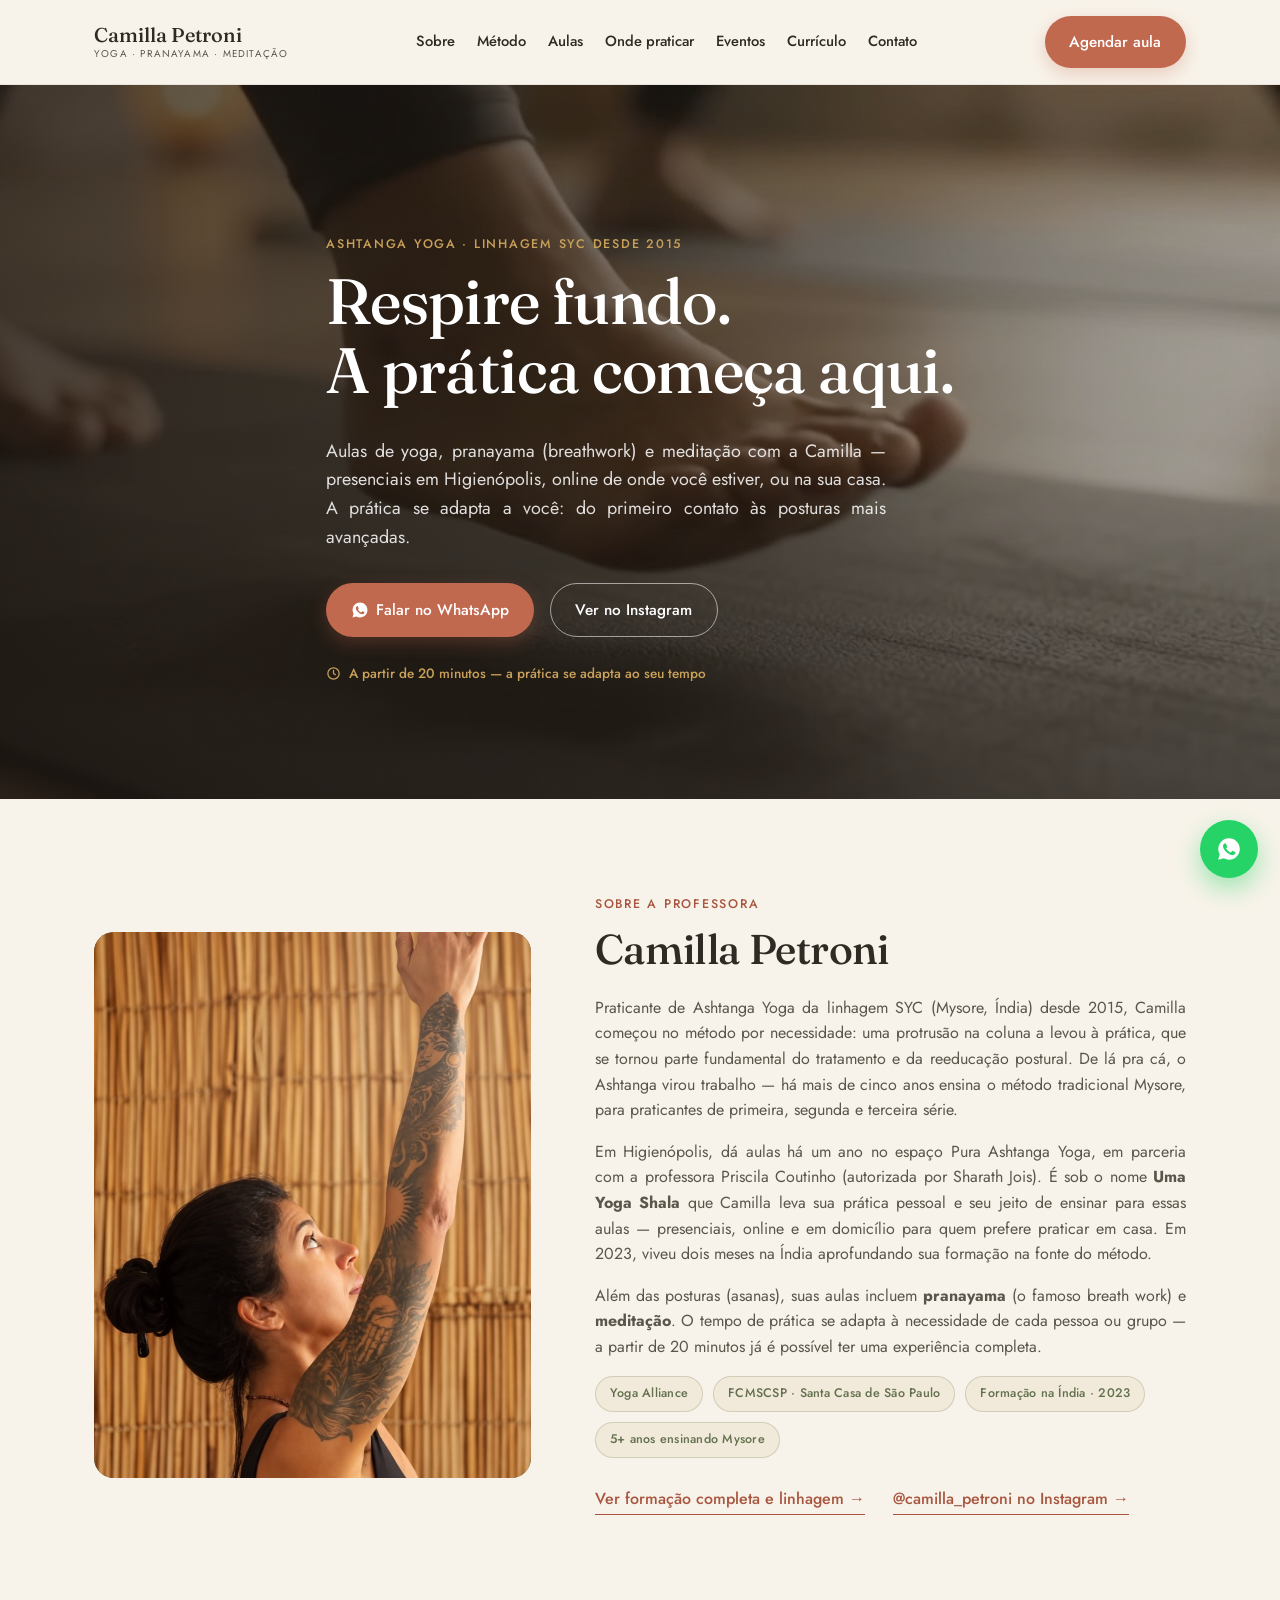
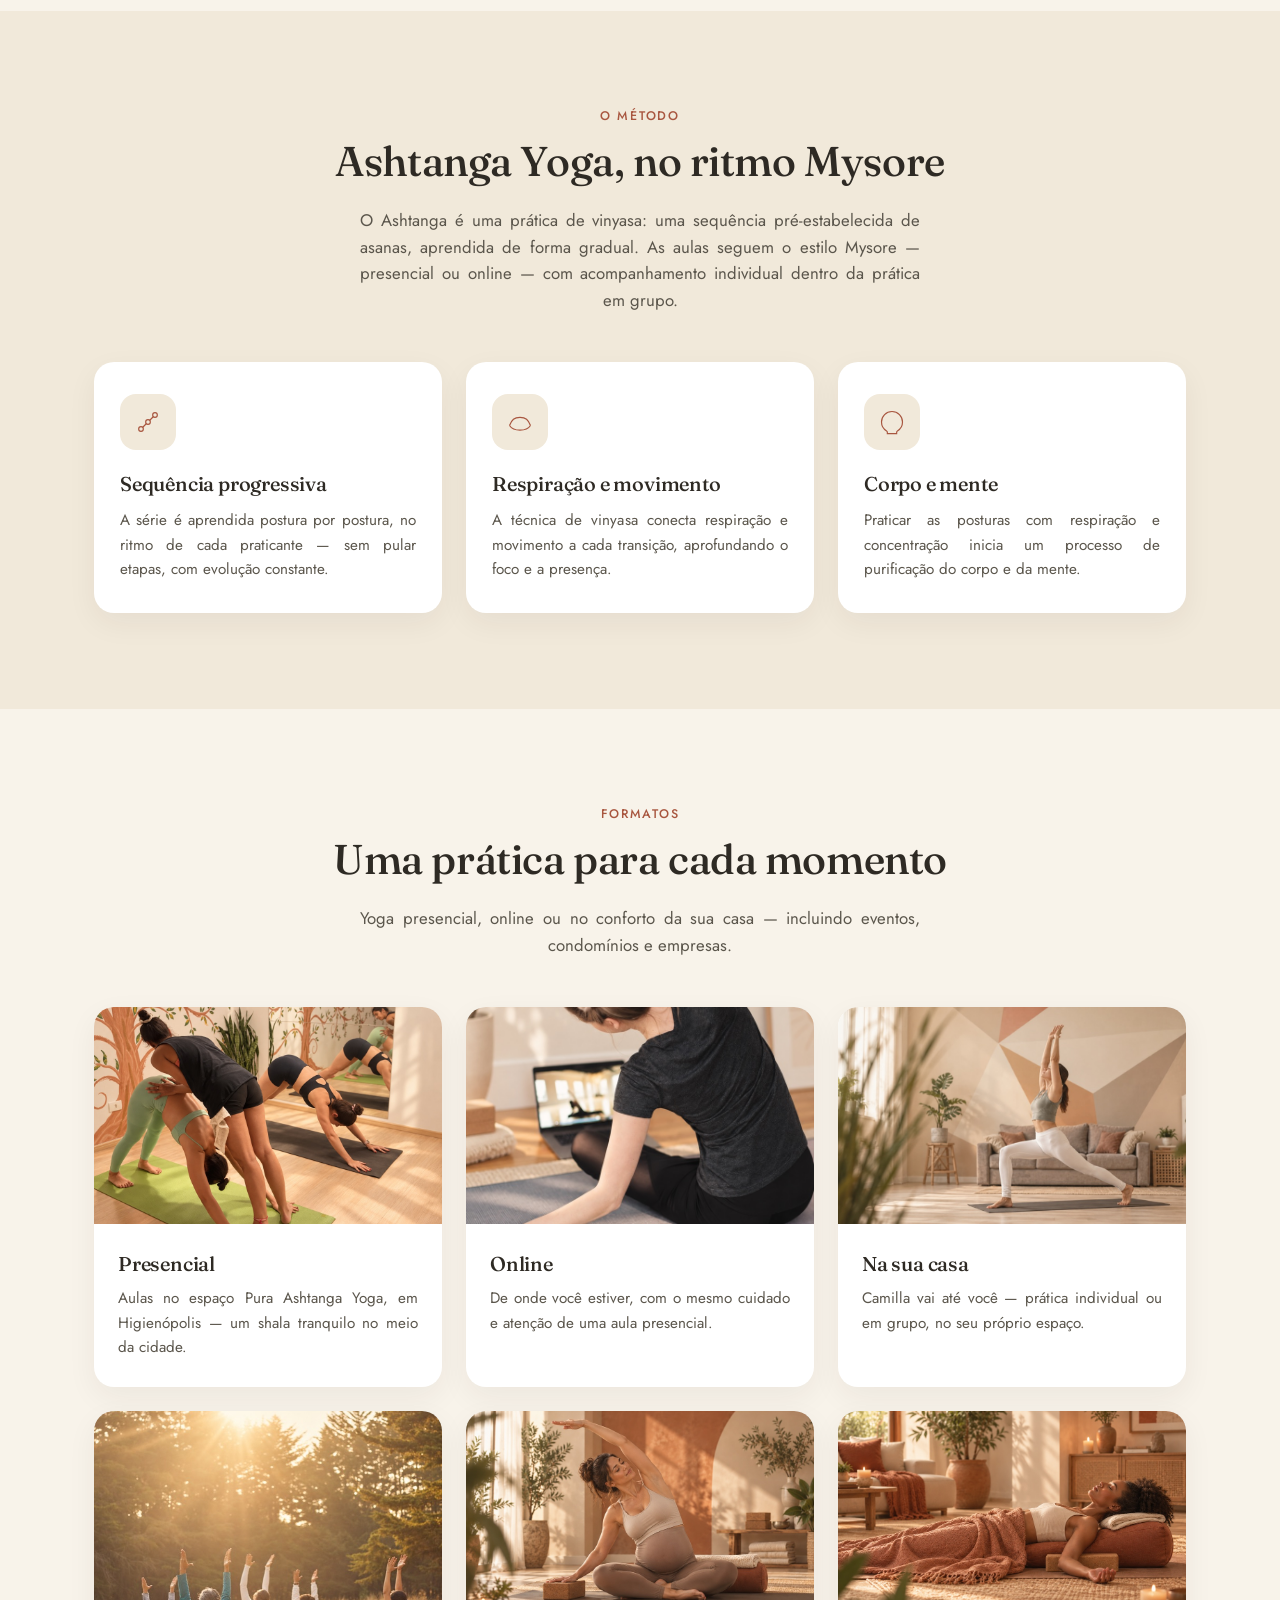
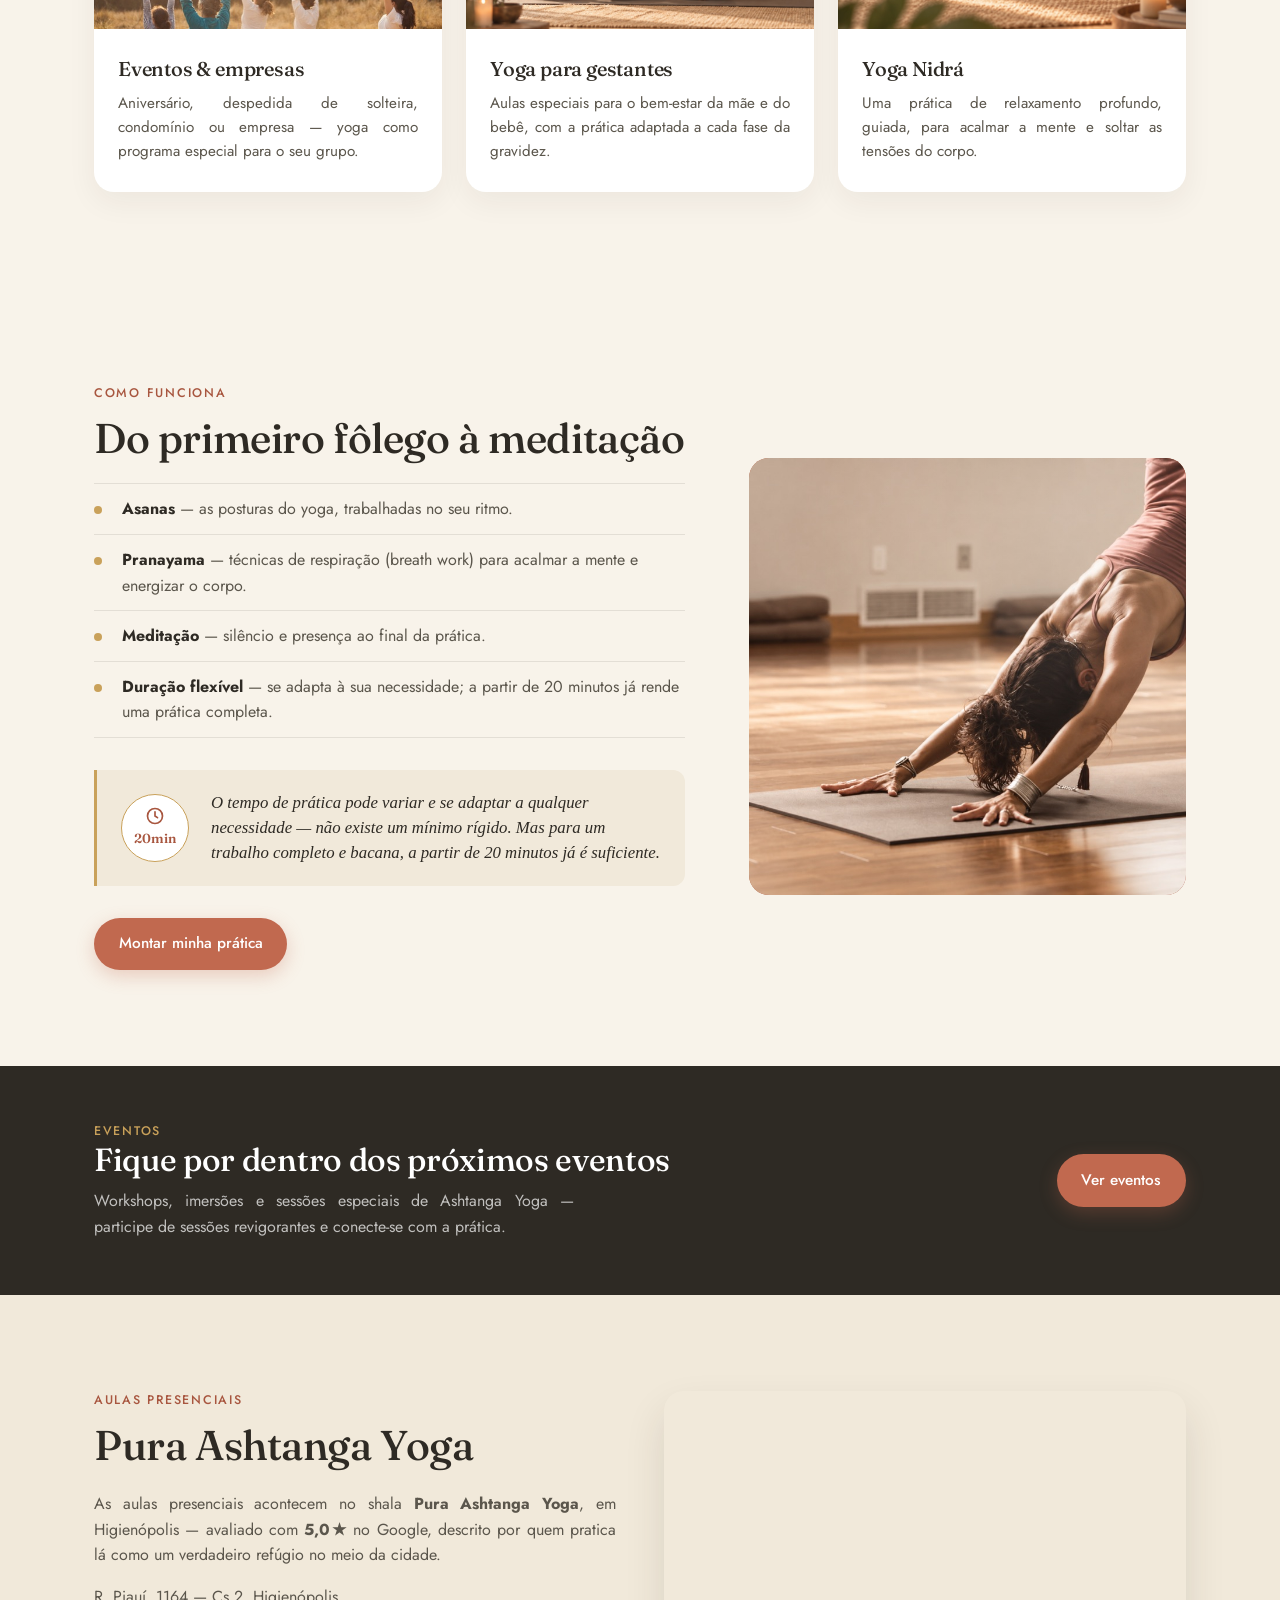
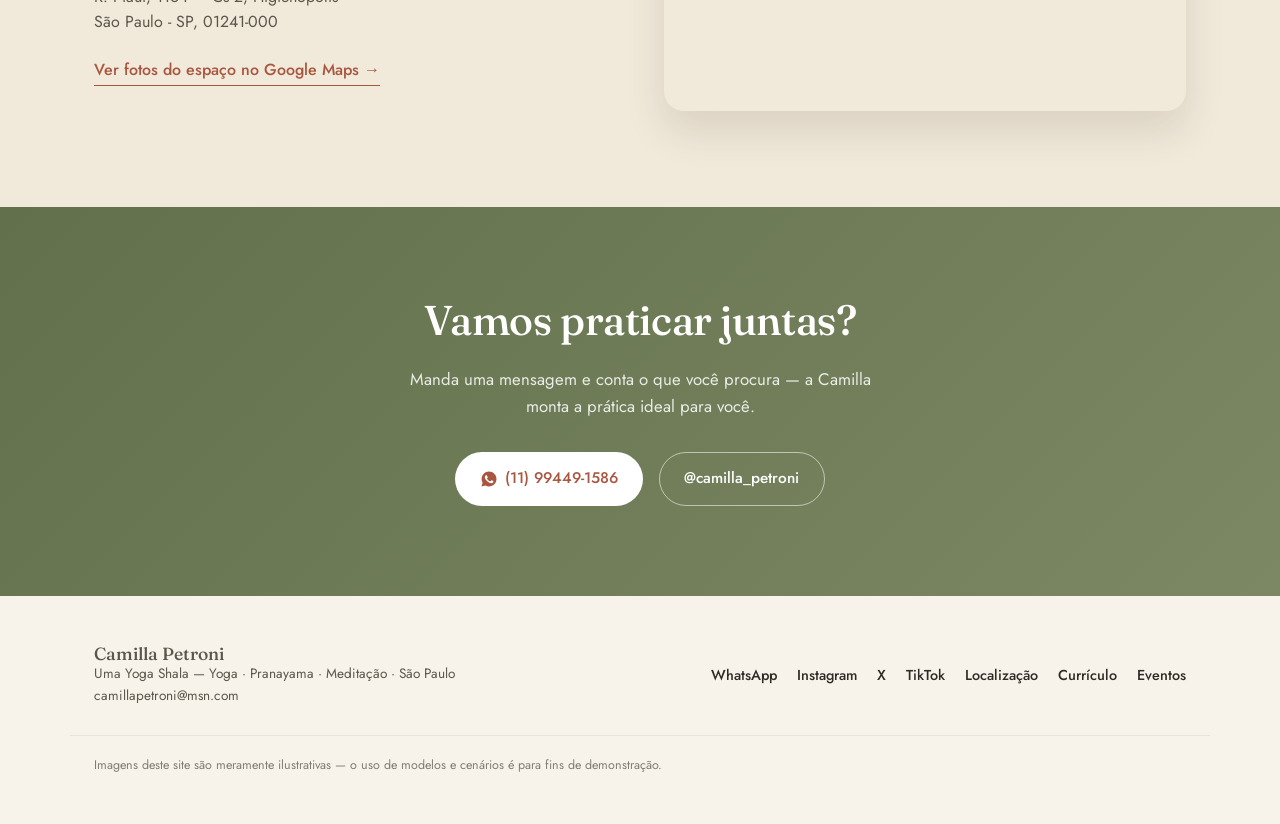
==== commit 2920fce3: "Adiciona selo com reloginho 20min ao lado do texto de duracao flexivel" ====
--- a/index.html
+++ b/index.html
@@ -239,8 +239,15 @@
         <li><strong>Duração flexível</strong> — se adapta à sua necessidade; a partir de 20 minutos já rende uma prática completa.</li>
       </ul>
       <blockquote class="time-callout">
-        O tempo de prática pode variar e se adaptar a qualquer necessidade — não existe um mínimo
-        rígido. Mas para um trabalho completo e bacana, a partir de 20 minutos já é suficiente.
+        <span class="time-callout-badge" aria-hidden="true">
+          <svg viewBox="0 0 24 24" width="20" height="20" fill="none" stroke="currentColor" stroke-width="2"><circle cx="12" cy="12" r="9"/><path d="M12 7v5l3 2" stroke-linecap="round"/></svg>
+          <span>20min</span>
+        </span>
+        <span class="time-callout-text">
+          O tempo de prática pode variar e se adaptar a qualquer necessidade — não existe um
+          mínimo rígido. Mas para um trabalho completo e bacana, a partir de 20 minutos já é
+          suficiente.
+        </span>
       </blockquote>
       <a class="btn btn-primary" href="https://wa.me/5511994491586?text=Oi%20Camilla!%20Quero%20montar%20uma%20pr%C3%A1tica%20sob%20medida%20%F0%9F%99%8F" target="_blank" rel="noopener">Montar minha prática</a>
     </div>
--- a/css/style.css
+++ b/css/style.css
@@ -339,11 +339,34 @@
 .feature-list strong{ color: var(--ink); }
 
 .time-callout{
+  display: flex;
+  align-items: center;
+  gap: 22px;
   margin: 0 0 2rem;
   padding: 20px 24px;
   border-left: 3px solid var(--gold);
   background: var(--cream-2);
   border-radius: 0 12px 12px 0;
+}
+.time-callout-badge{
+  flex: 0 0 auto;
+  width: 68px; height: 68px;
+  border-radius: 50%;
+  background: var(--white);
+  border: 1.5px solid var(--gold);
+  color: var(--terracotta-dark);
+  display: flex;
+  flex-direction: column;
+  align-items: center;
+  justify-content: center;
+  gap: 2px;
+}
+.time-callout-badge span{
+  font-family: var(--font-display);
+  font-size: .82rem;
+  font-weight: 600;
+}
+.time-callout-text{
   font-family: var(--font-display);
   font-style: italic;
   font-size: 1.05rem;
@@ -708,6 +731,11 @@
 }
 
 @media (max-width: 880px){
+  .time-callout{ padding: 18px; gap: 16px; }
+  .time-callout-badge{ width: 56px; height: 56px; }
+  .time-callout-badge svg{ width: 16px; height: 16px; }
+  .time-callout-badge span{ font-size: .7rem; }
+  .time-callout-text{ font-size: .98rem; }
   .nav{
     position:absolute;
     top: 100%; left:0; right:0;
